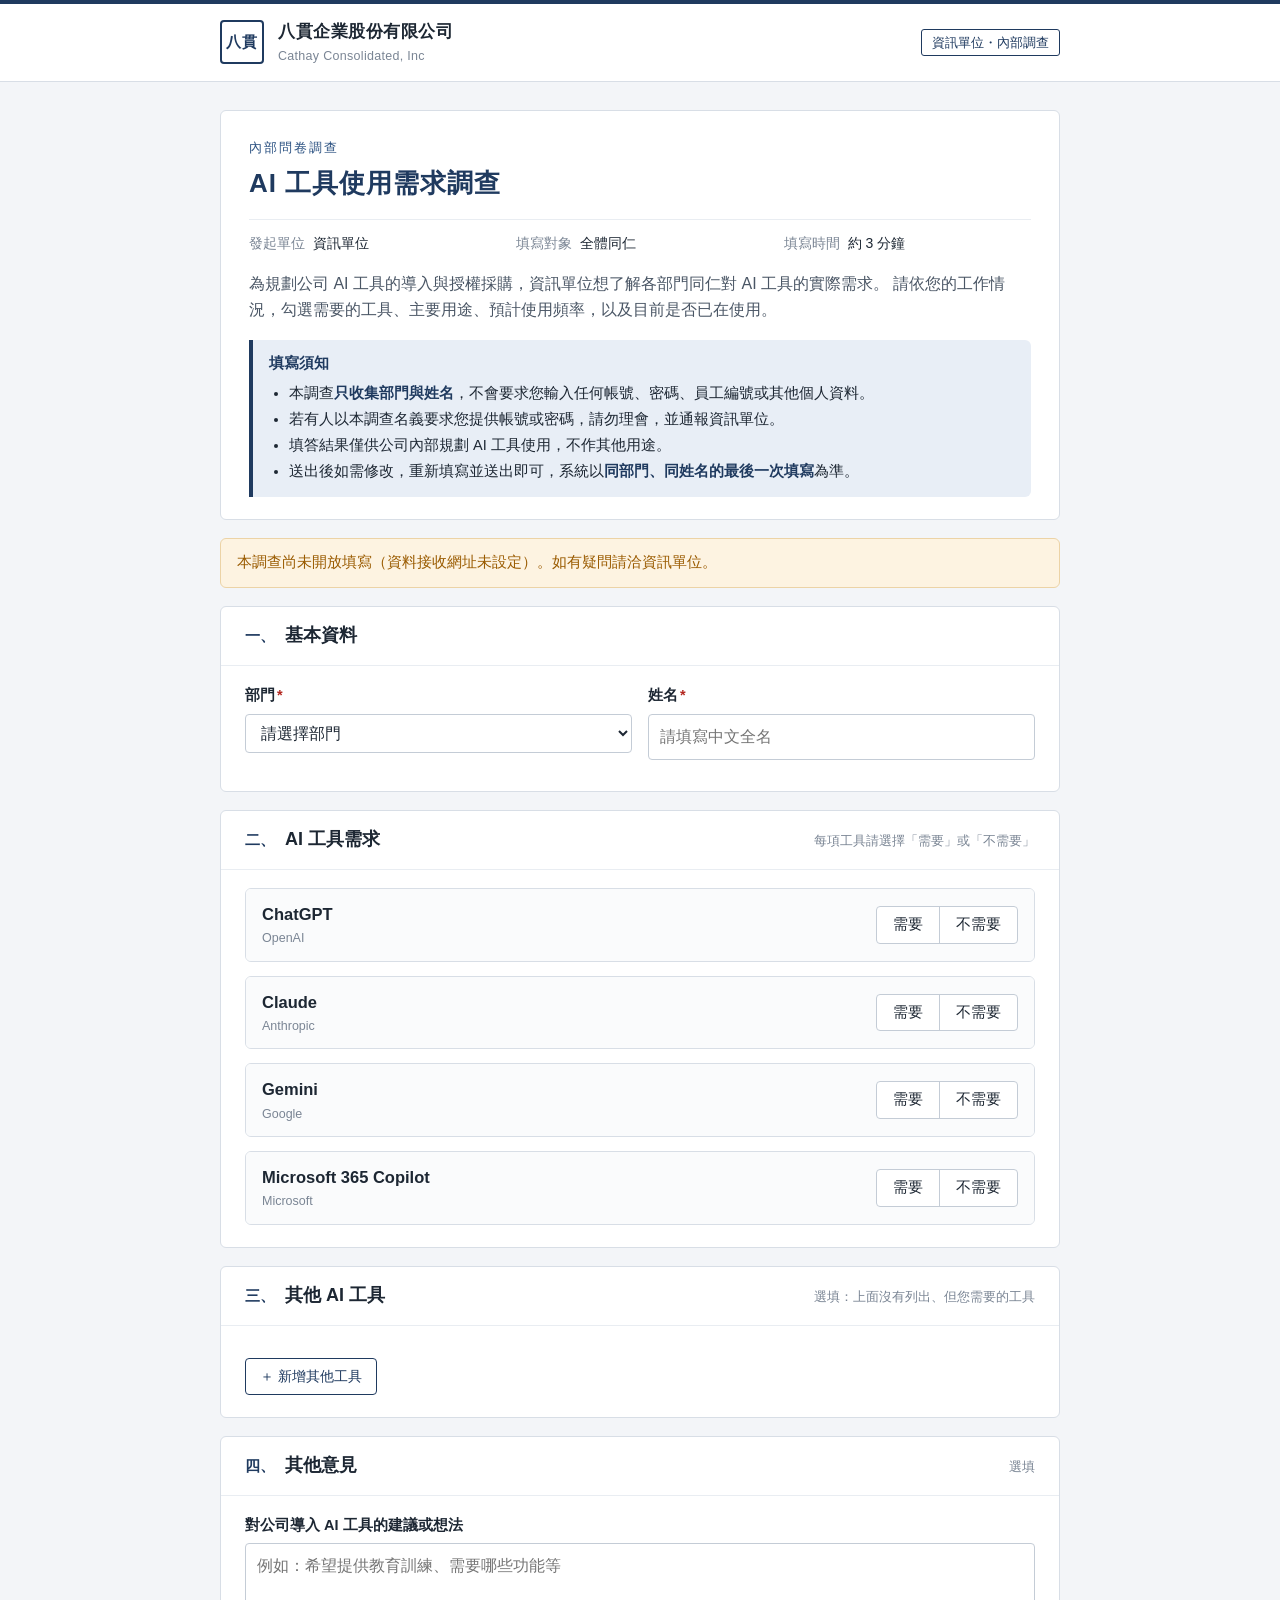
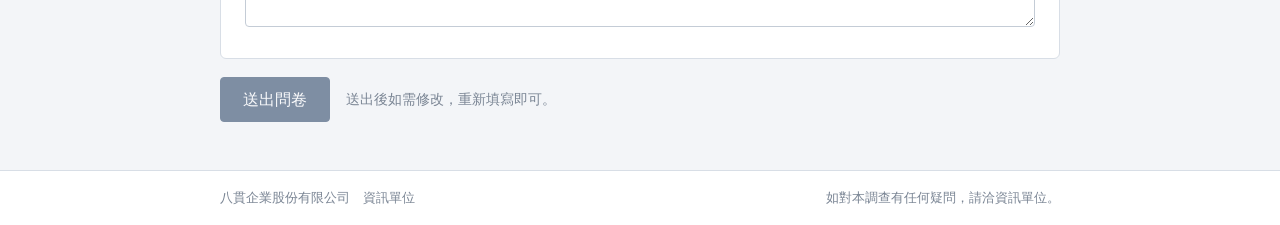
==== index.html @ db18d718 "新增 AI 工具使用需求調查網頁 - 填答頁：部門、姓名，ChatGPT／Claude／Gemini／Microsoft 365 Copilot 與其他工具的需求、用途、頻率、使用狀況（免費版／付費版" ====
<!doctype html>
<html lang="zh-Hant-TW">
<head>
  <meta charset="utf-8">
  <meta name="viewport" content="width=device-width, initial-scale=1">
  <meta http-equiv="Content-Security-Policy" content="default-src 'self'; script-src 'self'; style-src 'self'; img-src 'self' data:; connect-src https://script.google.com https://script.googleusercontent.com; form-action 'none'; base-uri 'none'; object-src 'none'">
  <meta name="referrer" content="no-referrer">
  <meta name="robots" content="noindex, nofollow">
  <title>AI 工具使用需求調查｜八貫企業股份有限公司 資訊單位</title>
  <link rel="stylesheet" href="assets/style.css?v=1">
</head>
<body>
  <div class="topbar"></div>
  <header class="site-header">
    <div class="inner">
      <div class="brand-mark" aria-hidden="true">八貫</div>
      <div class="brand-text">
        <div class="brand-zh" data-cfg="companyZh">八貫企業股份有限公司</div>
        <div class="brand-en" data-cfg="companyEn">Cathay Consolidated, Inc</div>
      </div>
      <div class="header-unit"><span data-cfg="issuer">資訊單位</span>・內部調查</div>
    </div>
  </header>

  <main>
    <section class="doc-head">
      <p class="doc-kicker">內部問卷調查</p>
      <h1>AI 工具使用需求調查</h1>
      <dl class="doc-meta">
        <div><dt>發起單位</dt><dd data-cfg="issuer">資訊單位</dd></div>
        <div><dt>填寫對象</dt><dd>全體同仁</dd></div>
        <div><dt>填寫時間</dt><dd>約 3 分鐘</dd></div>
        <div id="deadlineRow" hidden><dt>截止日期</dt><dd id="deadlineText"></dd></div>
      </dl>
      <p class="intro">
        為規劃公司 AI 工具的導入與授權採購，資訊單位想了解各部門同仁對 AI 工具的實際需求。
        請依您的工作情況，勾選需要的工具、主要用途、預計使用頻率，以及目前是否已在使用。
      </p>
      <div class="notice">
        <strong>填寫須知</strong>
        <ul>
          <li>本調查<strong>只收集部門與姓名</strong>，不會要求您輸入任何帳號、密碼、員工編號或其他個人資料。</li>
          <li>若有人以本調查名義要求您提供帳號或密碼，請勿理會，並通報資訊單位。</li>
          <li>填答結果僅供公司內部規劃 AI 工具使用，不作其他用途。</li>
          <li>送出後如需修改，重新填寫並送出即可，系統以<strong>同部門、同姓名的最後一次填寫</strong>為準。</li>
        </ul>
      </div>
    </section>

    <div id="configAlert" class="alert alert-warn" hidden>
      本調查尚未開放填寫（資料接收網址未設定）。如有疑問請洽資訊單位。
    </div>

    <form id="surveyForm" novalidate>
      <section class="section">
        <div class="section-head">
          <span class="section-no">一、</span>
          <h2>基本資料</h2>
        </div>
        <div class="section-body">
          <div class="field-row">
            <div class="field">
              <label class="label" for="dept">部門<span class="req">*</span></label>
              <select id="dept" name="dept" required>
                <option value="">請選擇部門</option>
              </select>
            </div>
            <div class="field">
              <label class="label" for="name">姓名<span class="req">*</span></label>
              <input type="text" id="name" name="name" maxlength="20" autocomplete="name" required placeholder="請填寫中文全名">
            </div>
          </div>
          <div class="hp" aria-hidden="true">
            <label for="website">請勿填寫此欄</label>
            <input type="text" id="website" name="website" tabindex="-1" autocomplete="off">
          </div>
        </div>
      </section>

      <section class="section">
        <div class="section-head">
          <span class="section-no">二、</span>
          <h2>AI 工具需求</h2>
          <p>每項工具請選擇「需要」或「不需要」</p>
        </div>
        <div class="section-body" id="toolList"></div>
      </section>

      <section class="section">
        <div class="section-head">
          <span class="section-no">三、</span>
          <h2>其他 AI 工具</h2>
          <p>選填：上面沒有列出、但您需要的工具</p>
        </div>
        <div class="section-body">
          <div id="otherList"></div>
          <div class="other-tools-actions">
            <button type="button" class="btn btn-ghost btn-sm" id="addOther">＋ 新增其他工具</button>
          </div>
        </div>
      </section>

      <section class="section">
        <div class="section-head">
          <span class="section-no">四、</span>
          <h2>其他意見</h2>
          <p>選填</p>
        </div>
        <div class="section-body">
          <div class="field">
            <label class="label" for="comment">對公司導入 AI 工具的建議或想法</label>
            <textarea id="comment" name="comment" maxlength="500" placeholder="例如：希望提供教育訓練、需要哪些功能等"></textarea>
          </div>
        </div>
      </section>

      <div id="formError" class="alert alert-err" hidden></div>

      <div class="submit-bar">
        <button type="submit" class="btn" id="submitBtn">送出問卷</button>
        <span class="note">送出後如需修改，重新填寫即可。</span>
      </div>
    </form>

    <section class="section" id="doneView" hidden>
      <div class="section-body done">
        <h2>已收到您的填答，謝謝！</h2>
        <p id="doneText"></p>
        <ul class="summary-list" id="doneSummary"></ul>
        <p><button type="button" class="btn btn-ghost btn-sm" id="againBtn">修改填答</button></p>
      </div>
    </section>
  </main>

  <footer class="site-footer">
    <div class="inner">
      <span><span data-cfg="companyZh">八貫企業股份有限公司</span>　<span data-cfg="issuer">資訊單位</span></span>
      <span data-cfg="contact">如對本調查有任何疑問，請洽資訊單位。</span>
    </div>
  </footer>

  <script src="assets/config.js?v=1"></script>
  <script src="assets/common.js?v=1"></script>
  <script src="assets/survey.js?v=1"></script>
</body>
</html>
---- assets/style.css ----
/* 八貫企業 內部調查頁面樣式：沉穩公文風格，不使用外部字型或 CDN */
:root {
  --ink: #1d2733;
  --ink-2: #4a5665;
  --ink-3: #7a8594;
  --navy: #1f3a5f;
  --navy-2: #2c5282;
  --navy-soft: #e8eef6;
  --line: #d8dee6;
  --line-2: #e9edf2;
  --paper: #f3f5f8;
  --card: #ffffff;
  --ok: #2f7a4f;
  --ok-soft: #e7f3ec;
  --warn: #9a5b00;
  --warn-soft: #fdf3e1;
  --err: #b3261e;
  --err-soft: #fbeaea;
  --radius: 6px;
  --font: "Microsoft JhengHei", "微軟正黑體", "PingFang TC", "Noto Sans TC", "Heiti TC", sans-serif;
}

* { box-sizing: border-box; }
[hidden] { display: none !important; }

html { -webkit-text-size-adjust: 100%; }

body {
  margin: 0;
  background: var(--paper);
  color: var(--ink);
  font-family: var(--font);
  font-size: 16px;
  line-height: 1.65;
}

/* ---------- 頁首 ---------- */
.topbar { height: 4px; background: var(--navy); }

.site-header {
  background: var(--card);
  border-bottom: 1px solid var(--line);
}
.site-header .inner {
  max-width: 880px;
  margin: 0 auto;
  padding: 14px 20px;
  display: flex;
  align-items: center;
  gap: 14px;
}
.brand-mark {
  width: 44px; height: 44px;
  flex: none;
  border: 2px solid var(--navy);
  border-radius: 4px;
  color: var(--navy);
  display: grid;
  place-items: center;
  font-weight: 700;
  font-size: 15px;
  letter-spacing: 1px;
  line-height: 1.1;
  text-align: center;
}
.brand-text { min-width: 0; }
.brand-zh { font-weight: 700; font-size: 17px; letter-spacing: .5px; }
.brand-en { font-size: 12.5px; color: var(--ink-3); letter-spacing: .3px; }
.header-unit {
  margin-left: auto;
  font-size: 13px;
  color: var(--navy);
  border: 1px solid var(--navy);
  border-radius: 3px;
  padding: 2px 10px;
  white-space: nowrap;
}

/* ---------- 主體 ---------- */
main {
  max-width: 880px;
  margin: 0 auto;
  padding: 28px 20px 48px;
}

.doc-head {
  background: var(--card);
  border: 1px solid var(--line);
  border-radius: var(--radius);
  padding: 26px 28px 22px;
  margin-bottom: 18px;
}
.doc-kicker {
  font-size: 13px;
  color: var(--navy-2);
  letter-spacing: 2px;
  margin: 0 0 4px;
}
.doc-head h1 {
  margin: 0 0 14px;
  font-size: 26px;
  letter-spacing: 1px;
  color: var(--navy);
}
.doc-meta {
  display: grid;
  grid-template-columns: repeat(auto-fit, minmax(170px, 1fr));
  gap: 6px 20px;
  margin: 0;
  padding: 12px 0 0;
  border-top: 1px solid var(--line-2);
  font-size: 14px;
}
.doc-meta div { display: flex; gap: 8px; }
.doc-meta dt { color: var(--ink-3); flex: none; }
.doc-meta dd { margin: 0; color: var(--ink); }

.intro { margin: 16px 0 0; color: var(--ink-2); }

.notice {
  margin-top: 16px;
  background: var(--navy-soft);
  border-left: 4px solid var(--navy);
  border-radius: 0 var(--radius) var(--radius) 0;
  padding: 12px 16px;
  font-size: 14.5px;
}
.notice strong { color: var(--navy); }
.notice ul { margin: 6px 0 0; padding-left: 20px; }
.notice li { margin: 2px 0; }

.alert {
  border-radius: var(--radius);
  padding: 12px 16px;
  margin-bottom: 18px;
  font-size: 14.5px;
  border: 1px solid;
}
.alert-warn { background: var(--warn-soft); border-color: #ecd3a6; color: var(--warn); }
.alert-err { background: var(--err-soft); border-color: #efc2bf; color: var(--err); }
.alert-ok { background: var(--ok-soft); border-color: #bfdcc9; color: var(--ok); }

/* ---------- 區塊 ---------- */
.section {
  background: var(--card);
  border: 1px solid var(--line);
  border-radius: var(--radius);
  margin-bottom: 18px;
}
.section-head {
  display: flex;
  align-items: baseline;
  gap: 10px;
  padding: 14px 24px;
  border-bottom: 1px solid var(--line-2);
}
.section-no {
  font-weight: 700;
  color: var(--navy);
  font-size: 15px;
}
.section-head h2 { margin: 0; font-size: 18px; }
.section-head p { margin: 0 0 0 auto; font-size: 13px; color: var(--ink-3); }
.section-body { padding: 18px 24px 22px; }

.field { margin-bottom: 16px; }
.field:last-child { margin-bottom: 0; }
.field-row { display: grid; grid-template-columns: 1fr 1fr; gap: 16px; }

label.label, .label {
  display: block;
  font-weight: 700;
  font-size: 14.5px;
  margin-bottom: 6px;
}
.req { color: var(--err); margin-left: 2px; }
.hint { font-weight: 400; color: var(--ink-3); font-size: 13px; margin-left: 6px; }

input[type="text"], input[type="password"], select, textarea {
  width: 100%;
  font: inherit;
  font-size: 15.5px;
  color: var(--ink);
  background: #fff;
  border: 1px solid #c4ccd6;
  border-radius: 4px;
  padding: 9px 11px;
}
textarea { min-height: 84px; resize: vertical; }
input:focus, select:focus, textarea:focus {
  outline: none;
  border-color: var(--navy-2);
  box-shadow: 0 0 0 3px rgba(44, 82, 130, .15);
}
.invalid { border-color: var(--err) !important; }
.field-error { color: var(--err); font-size: 13px; margin-top: 4px; }

/* ---------- 工具卡片 ---------- */
.tool {
  border: 1px solid var(--line);
  border-radius: var(--radius);
  margin-bottom: 14px;
  overflow: hidden;
}
.tool:last-child { margin-bottom: 0; }
.tool.is-needed { border-color: var(--navy-2); }
.tool-head {
  display: flex;
  align-items: center;
  gap: 12px;
  flex-wrap: wrap;
  padding: 12px 16px;
  background: #fafbfc;
}
.tool.is-needed .tool-head { background: var(--navy-soft); }
.tool-name { font-weight: 700; font-size: 16.5px; }
.tool-vendor { font-size: 12.5px; color: var(--ink-3); }
.tool-head .seg { margin-left: auto; }
.tool-head .grow { flex: 1; min-width: 200px; }
.tool-body { padding: 14px 16px 16px; border-top: 1px solid var(--line-2); }
.tool-body[hidden] { display: none; }

/* 分段選擇（需要／不需要） */
.seg { display: inline-flex; border: 1px solid #c4ccd6; border-radius: 4px; overflow: hidden; background: #fff; }
.seg input { position: absolute; opacity: 0; pointer-events: none; }
.seg label {
  padding: 6px 16px;
  font-size: 14.5px;
  cursor: pointer;
  user-select: none;
  border-left: 1px solid #c4ccd6;
}
.seg label:first-of-type { border-left: 0; }
.seg input:checked + label { background: var(--navy); color: #fff; }
.seg input:focus-visible + label { box-shadow: inset 0 0 0 2px #8fb0d6; }
.seg.invalid { border-color: var(--err); }

/* 選項群組 */
.options {
  display: grid;
  grid-template-columns: repeat(auto-fill, minmax(168px, 1fr));
  gap: 6px 12px;
}
.options.inline { grid-template-columns: repeat(auto-fill, minmax(120px, 1fr)); }
.opt {
  display: flex;
  align-items: flex-start;
  gap: 8px;
  font-size: 14.5px;
  padding: 6px 8px;
  border: 1px solid var(--line-2);
  border-radius: 4px;
  cursor: pointer;
}
.opt:hover { border-color: #b8c4d3; }
.opt input { margin: 4px 0 0; accent-color: var(--navy); flex: none; }
.opt-other-text { margin-top: 8px; }
.group-invalid .options { outline: 1px solid var(--err); outline-offset: 4px; border-radius: 4px; }

.other-tools-actions { margin-top: 14px; }
.tool-remove {
  margin-left: auto;
  background: none;
  border: 0;
  color: var(--err);
  font: inherit;
  font-size: 13.5px;
  cursor: pointer;
  padding: 4px 6px;
}

/* ---------- 按鈕 ---------- */
.btn {
  font: inherit;
  font-size: 15.5px;
  border-radius: 4px;
  padding: 9px 22px;
  cursor: pointer;
  border: 1px solid var(--navy);
  background: var(--navy);
  color: #fff;
}
.btn:hover { background: var(--navy-2); }
.btn:disabled { opacity: .55; cursor: not-allowed; }
.btn-ghost { background: #fff; color: var(--navy); }
.btn-ghost:hover { background: var(--navy-soft); }
.btn-sm { font-size: 14px; padding: 6px 14px; }

.submit-bar {
  display: flex;
  align-items: center;
  gap: 16px;
  flex-wrap: wrap;
}
.submit-bar .note { font-size: 13.5px; color: var(--ink-3); }

/* 成功畫面 */
.done { text-align: left; }
.done h2 { color: var(--ok); margin: 0 0 6px; font-size: 20px; }
.summary-list { margin: 12px 0 0; padding: 0; list-style: none; }
.summary-list li { padding: 8px 0; border-top: 1px solid var(--line-2); font-size: 14.5px; }
.summary-list li:first-child { border-top: 0; }

/* ---------- 頁尾 ---------- */
.site-footer {
  border-top: 1px solid var(--line);
  background: var(--card);
  font-size: 13px;
  color: var(--ink-3);
}
.site-footer .inner {
  max-width: 880px;
  margin: 0 auto;
  padding: 16px 20px;
  display: flex;
  flex-wrap: wrap;
  gap: 4px 18px;
  justify-content: space-between;
}

/* 防止機器人填寫的隱藏欄位 */
.hp { position: absolute; left: -9999px; width: 1px; height: 1px; overflow: hidden; }

/* ---------- 統計頁 ---------- */
.wide main, .wide .site-header .inner, .wide .site-footer .inner { max-width: 1120px; }

.login-box { max-width: 380px; }
.toolbar { display: flex; gap: 10px; flex-wrap: wrap; align-items: center; }
.toolbar .spacer { flex: 1; }
.toolbar .label { margin: 0; }
.toolbar select { width: auto; min-width: 160px; }
.updated { font-size: 13px; color: var(--ink-3); }

.kpis {
  display: grid;
  grid-template-columns: repeat(auto-fit, minmax(160px, 1fr));
  gap: 12px;
  margin-bottom: 18px;
}
.kpi {
  background: var(--card);
  border: 1px solid var(--line);
  border-radius: var(--radius);
  padding: 14px 16px;
}
.kpi-label { font-size: 13px; color: var(--ink-3); }
.kpi-value { font-size: 28px; font-weight: 700; color: var(--navy); line-height: 1.3; font-variant-numeric: tabular-nums; }
.kpi-sub { font-size: 12.5px; color: var(--ink-3); }

.table-wrap { overflow-x: auto; }
table.data {
  width: 100%;
  border-collapse: collapse;
  font-size: 14px;
  font-variant-numeric: tabular-nums;
}
table.data th, table.data td {
  padding: 8px 10px;
  border-bottom: 1px solid var(--line-2);
  text-align: left;
  vertical-align: top;
  white-space: nowrap;
}
table.data th { background: #f7f8fa; font-weight: 700; color: var(--ink-2); position: sticky; top: 0; }
table.data td.num, table.data th.num { text-align: right; }
table.data td.wrap { white-space: normal; min-width: 220px; }
table.data tr:hover td { background: #fafbfd; }
table.data td.zero { color: #b5bdc8; }

.bar-cell { min-width: 160px; }
.bar {
  display: flex;
  align-items: center;
  gap: 8px;
}
.bar-track { flex: 1; height: 10px; background: var(--line-2); border-radius: 2px; overflow: hidden; display: flex; }
.bar-fill { height: 100%; background: var(--navy-2); }
.bar-fill.paid { background: var(--navy); }
.bar-fill.free { background: #7fa3cc; }
.bar-fill.none { background: #c9d3df; }
.bar-num { width: 34px; text-align: right; font-size: 13px; }

.legend { display: flex; gap: 14px; flex-wrap: wrap; font-size: 13px; color: var(--ink-2); margin-bottom: 10px; }
.legend span::before {
  content: "";
  display: inline-block;
  width: 10px; height: 10px;
  margin-right: 5px;
  border-radius: 2px;
  vertical-align: -1px;
  background: var(--c);
}

.heat-0 { color: #b5bdc8; }
.heat-1 { background: #eef3f9; }
.heat-2 { background: #d8e4f1; }
.heat-3 { background: #b9cee6; }
.heat-4 { background: #8fb0d6; color: #10243d; }

.tag {
  display: inline-block;
  font-size: 12.5px;
  border-radius: 3px;
  padding: 0 6px;
  margin: 1px 4px 1px 0;
  border: 1px solid var(--line);
  background: #fafbfc;
}
.tag.paid { border-color: var(--navy); color: var(--navy); }
.tag.free { border-color: #7fa3cc; color: #2c5282; }

@media (max-width: 640px) {
  .field-row { grid-template-columns: 1fr; }
  .doc-head { padding: 20px 18px; }
  .doc-head h1 { font-size: 22px; }
  .section-head { padding: 12px 16px; flex-wrap: wrap; }
  .section-head p { margin: 0; width: 100%; }
  .section-body { padding: 16px; }
  .header-unit { display: none; }
  .tool-head .seg { margin-left: 0; }
}

@media print {
  .topbar, .toolbar, .site-footer { display: none; }
  body { background: #fff; }
}
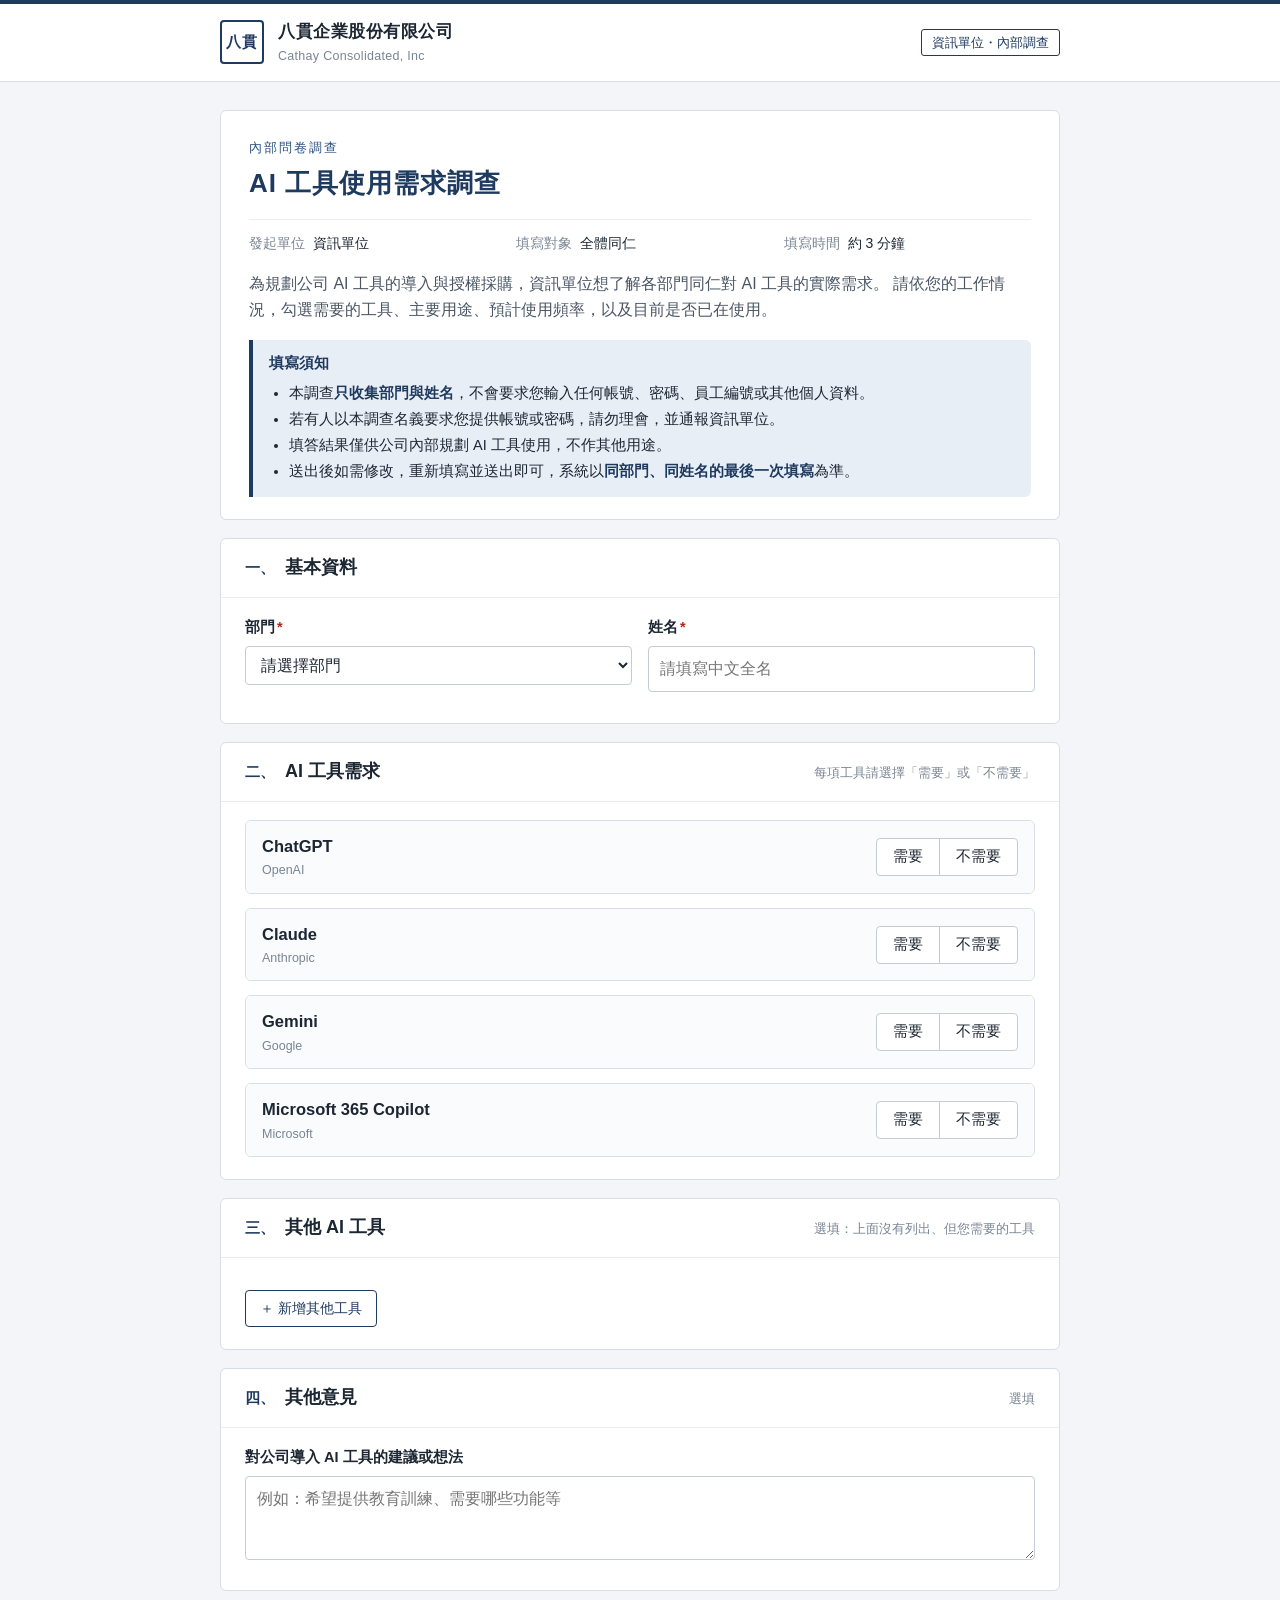
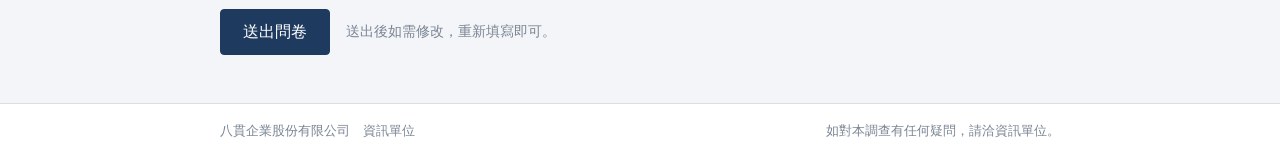
==== commit 7ae217f5: "設定 Apps Script 資料接收網址 Co-Authored-By: Claude Opus 5.5 <noreply@anthropic.com>" ====
--- a/index.html
+++ b/index.html
@@ -7,7 +7,7 @@
   <meta name="referrer" content="no-referrer">
   <meta name="robots" content="noindex, nofollow">
   <title>AI 工具使用需求調查｜八貫企業股份有限公司 資訊單位</title>
-  <link rel="stylesheet" href="assets/style.css?v=1">
+  <link rel="stylesheet" href="assets/style.css?v=3">
 </head>
 <body>
   <div class="topbar"></div>
@@ -139,8 +139,8 @@
     </div>
   </footer>
 
-  <script src="assets/config.js?v=1"></script>
-  <script src="assets/common.js?v=1"></script>
-  <script src="assets/survey.js?v=1"></script>
+  <script src="assets/config.js?v=3"></script>
+  <script src="assets/common.js?v=3"></script>
+  <script src="assets/survey.js?v=3"></script>
 </body>
 </html>
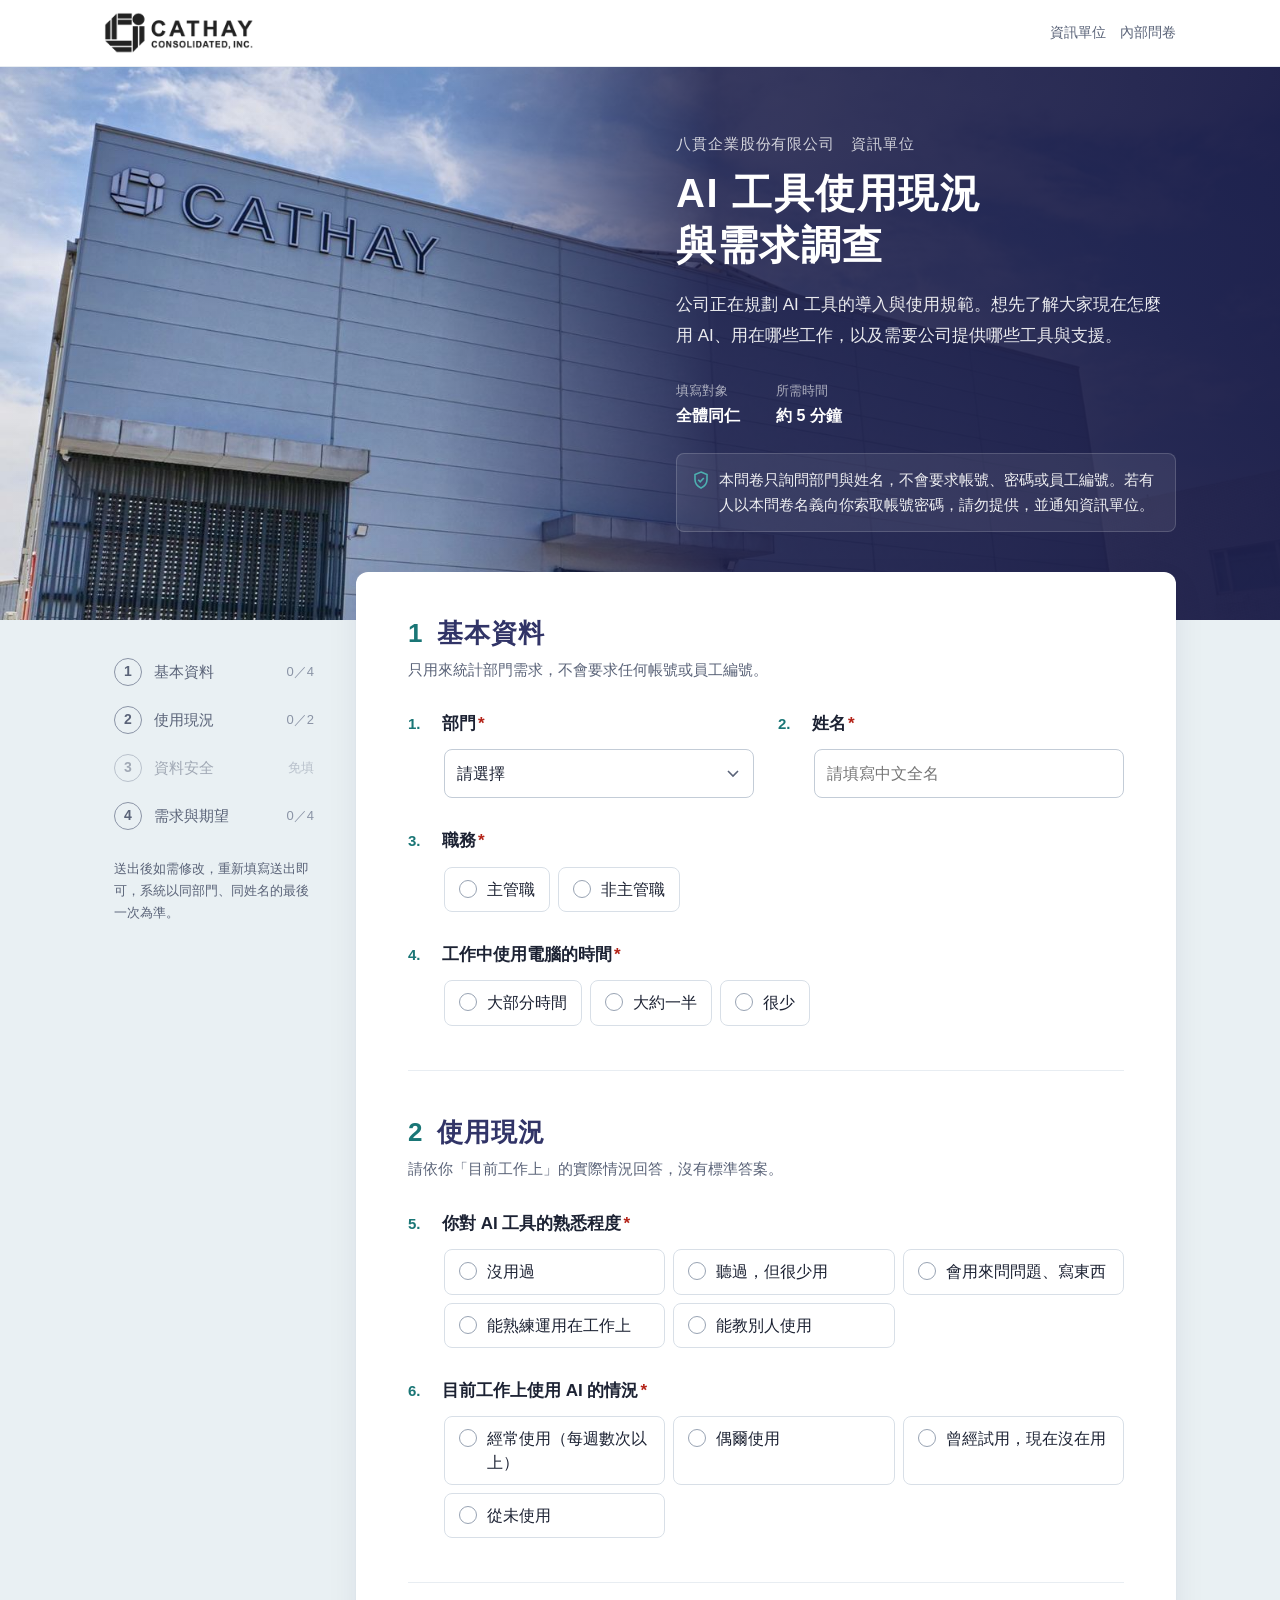
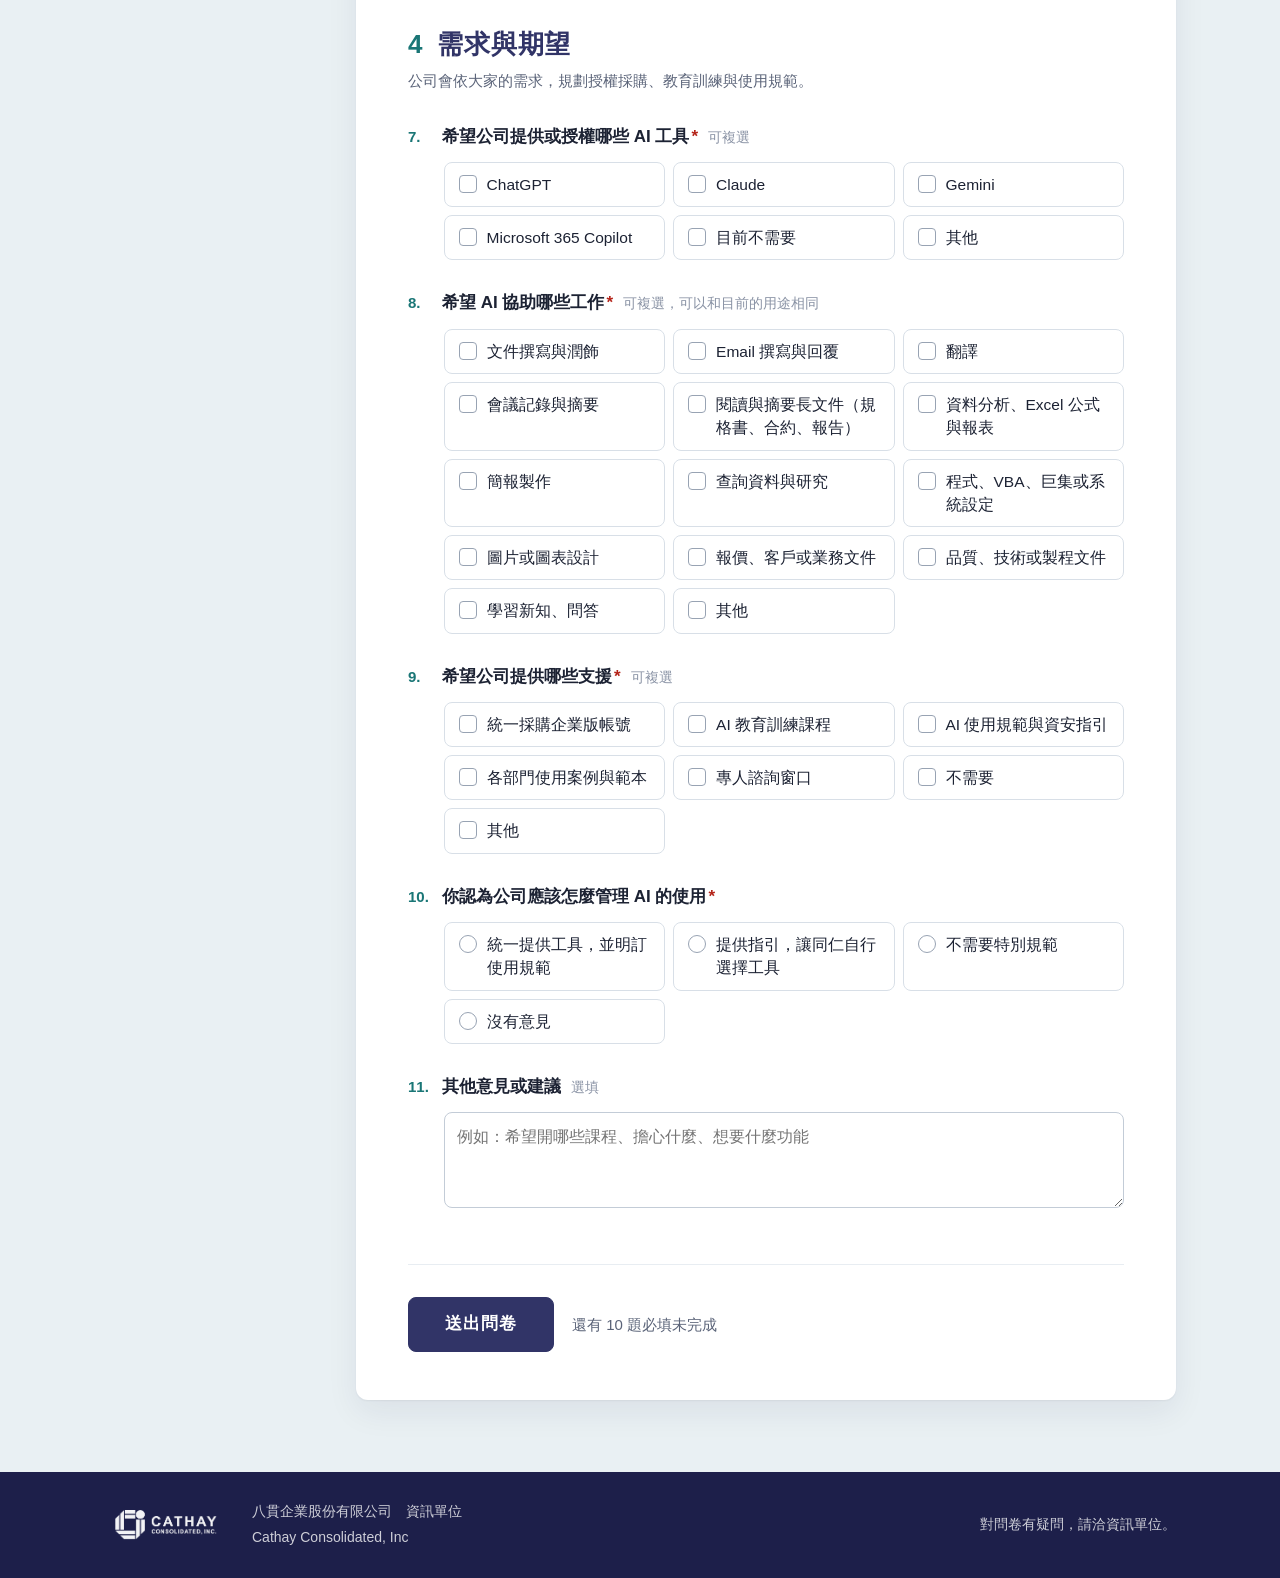
==== commit 3cb56bb6: "問卷第 2 版：重新設計題目與網頁外觀 - 題目擴充為四區段：基本資料、使用現況（工具、方案、付費者、登入帳號、頻率、用途、節省時間）、資料安全、需求與期望 - 依是否使用 AI 顯示不同題目，未使用" ====
--- a/index.html
+++ b/index.html
@@ -6,141 +6,92 @@
   <meta http-equiv="Content-Security-Policy" content="default-src 'self'; script-src 'self'; style-src 'self'; img-src 'self' data:; connect-src https://script.google.com https://script.googleusercontent.com; form-action 'none'; base-uri 'none'; object-src 'none'">
   <meta name="referrer" content="no-referrer">
   <meta name="robots" content="noindex, nofollow">
-  <title>AI 工具使用需求調查｜八貫企業股份有限公司 資訊單位</title>
-  <link rel="stylesheet" href="assets/style.css?v=3">
+  <meta name="theme-color" content="#1d1f4a">
+  <title>AI 工具使用現況與需求調查｜八貫企業股份有限公司</title>
+  <link rel="icon" href="assets/img/favicon.png">
+  <link rel="stylesheet" href="assets/style.css?v=4">
 </head>
 <body>
-  <div class="topbar"></div>
-  <header class="site-header">
+  <header class="topbar">
     <div class="inner">
-      <div class="brand-mark" aria-hidden="true">八貫</div>
-      <div class="brand-text">
-        <div class="brand-zh" data-cfg="companyZh">八貫企業股份有限公司</div>
-        <div class="brand-en" data-cfg="companyEn">Cathay Consolidated, Inc</div>
-      </div>
-      <div class="header-unit"><span data-cfg="issuer">資訊單位</span>・內部調查</div>
+      <img class="topbar-logo" src="assets/img/logo-dark.png" width="362" height="102" alt="Cathay Consolidated, Inc. 八貫企業">
+      <span class="topbar-unit"><span data-cfg="issuer">資訊單位</span>　內部問卷</span>
     </div>
   </header>
 
-  <main>
-    <section class="doc-head">
-      <p class="doc-kicker">內部問卷調查</p>
-      <h1>AI 工具使用需求調查</h1>
-      <dl class="doc-meta">
-        <div><dt>發起單位</dt><dd data-cfg="issuer">資訊單位</dd></div>
-        <div><dt>填寫對象</dt><dd>全體同仁</dd></div>
-        <div><dt>填寫時間</dt><dd>約 3 分鐘</dd></div>
-        <div id="deadlineRow" hidden><dt>截止日期</dt><dd id="deadlineText"></dd></div>
-      </dl>
-      <p class="intro">
-        為規劃公司 AI 工具的導入與授權採購，資訊單位想了解各部門同仁對 AI 工具的實際需求。
-        請依您的工作情況，勾選需要的工具、主要用途、預計使用頻率，以及目前是否已在使用。
-      </p>
-      <div class="notice">
-        <strong>填寫須知</strong>
-        <ul>
-          <li>本調查<strong>只收集部門與姓名</strong>，不會要求您輸入任何帳號、密碼、員工編號或其他個人資料。</li>
-          <li>若有人以本調查名義要求您提供帳號或密碼，請勿理會，並通報資訊單位。</li>
-          <li>填答結果僅供公司內部規劃 AI 工具使用，不作其他用途。</li>
-          <li>送出後如需修改，重新填寫並送出即可，系統以<strong>同部門、同姓名的最後一次填寫</strong>為準。</li>
-        </ul>
+  <section class="hero">
+    <div class="hero-media" role="img" aria-label="八貫企業廠房外觀"></div>
+    <div class="hero-inner">
+      <div class="hero-text">
+        <p class="hero-org"><span data-cfg="companyZh">八貫企業股份有限公司</span>　<span data-cfg="issuer">資訊單位</span></p>
+        <h1>AI 工具使用現況<br>與需求調查</h1>
+        <p class="hero-lead">公司正在規劃 AI 工具的導入與使用規範。想先了解大家現在怎麼用 AI、用在哪些工作，以及需要公司提供哪些工具與支援。</p>
+        <dl class="hero-facts">
+          <div><dt>填寫對象</dt><dd>全體同仁</dd></div>
+          <div><dt>所需時間</dt><dd>約 5 分鐘</dd></div>
+          <div id="deadlineRow" hidden><dt>截止日期</dt><dd id="deadlineText"></dd></div>
+        </dl>
+        <p class="hero-trust">
+          <svg width="16" height="18" viewBox="0 0 16 18" aria-hidden="true"><path d="M8 1l6 2.5v5c0 4-2.7 7-6 8.5C4.7 15.5 2 12.5 2 8.5v-5L8 1z" fill="none" stroke="currentColor" stroke-width="1.6"/><path d="M5.2 8.8l2 2 3.6-3.8" fill="none" stroke="currentColor" stroke-width="1.6"/></svg>
+          <span>本問卷只詢問部門與姓名，不會要求帳號、密碼或員工編號。若有人以本問卷名義向你索取帳號密碼，請勿提供，並通知資訊單位。</span>
+        </p>
       </div>
-    </section>
+    </div>
+  </section>
 
-    <div id="configAlert" class="alert alert-warn" hidden>
-      本調查尚未開放填寫（資料接收網址未設定）。如有疑問請洽資訊單位。
-    </div>
+  <div class="mobile-progress" id="mobileProgress" aria-hidden="true">
+    <span id="mpText">已完成 0 題</span>
+    <div class="mp-track"><div class="mp-fill" id="mpFill"></div></div>
+  </div>
 
-    <form id="surveyForm" novalidate>
-      <section class="section">
-        <div class="section-head">
-          <span class="section-no">一、</span>
-          <h2>基本資料</h2>
+  <div class="layout">
+    <nav class="rail" aria-label="問卷進度">
+      <ol class="steps" id="steps"></ol>
+      <p class="rail-note">送出後如需修改，重新填寫送出即可，系統以同部門、同姓名的最後一次為準。</p>
+    </nav>
+
+    <main class="sheet">
+      <div class="notice-box" id="configAlert" hidden>本問卷目前尚未開放填寫。如有疑問請洽資訊單位。</div>
+
+      <form id="surveyForm" novalidate>
+        <div id="sections"></div>
+        <div class="hp" aria-hidden="true">
+          <label for="website">請勿填寫此欄</label>
+          <input type="text" id="website" name="website" tabindex="-1" autocomplete="off">
         </div>
-        <div class="section-body">
-          <div class="field-row">
-            <div class="field">
-              <label class="label" for="dept">部門<span class="req">*</span></label>
-              <select id="dept" name="dept" required>
-                <option value="">請選擇部門</option>
-              </select>
-            </div>
-            <div class="field">
-              <label class="label" for="name">姓名<span class="req">*</span></label>
-              <input type="text" id="name" name="name" maxlength="20" autocomplete="name" required placeholder="請填寫中文全名">
-            </div>
-          </div>
-          <div class="hp" aria-hidden="true">
-            <label for="website">請勿填寫此欄</label>
-            <input type="text" id="website" name="website" tabindex="-1" autocomplete="off">
-          </div>
+        <div class="submit-area">
+          <button type="submit" class="btn" id="submitBtn">送出問卷</button>
+          <span class="submit-status" id="submitStatus" aria-live="polite"></span>
         </div>
+        <div class="error-box" id="errorBox" role="alert" hidden></div>
+      </form>
+
+      <section class="done" id="doneView" hidden tabindex="-1">
+        <div class="done-check" aria-hidden="true">
+          <svg width="24" height="18" viewBox="0 0 24 18"><path d="M2 9l7 7L22 2" fill="none" stroke="#fff" stroke-width="3"/></svg>
+        </div>
+        <h2>已收到你的填答，謝謝！</h2>
+        <p id="doneText"></p>
+        <dl class="summary" id="doneSummary"></dl>
+        <button type="button" class="btn btn-ghost btn-sm" id="againBtn">修改填答</button>
       </section>
-
-      <section class="section">
-        <div class="section-head">
-          <span class="section-no">二、</span>
-          <h2>AI 工具需求</h2>
-          <p>每項工具請選擇「需要」或「不需要」</p>
-        </div>
-        <div class="section-body" id="toolList"></div>
-      </section>
-
-      <section class="section">
-        <div class="section-head">
-          <span class="section-no">三、</span>
-          <h2>其他 AI 工具</h2>
-          <p>選填：上面沒有列出、但您需要的工具</p>
-        </div>
-        <div class="section-body">
-          <div id="otherList"></div>
-          <div class="other-tools-actions">
-            <button type="button" class="btn btn-ghost btn-sm" id="addOther">＋ 新增其他工具</button>
-          </div>
-        </div>
-      </section>
-
-      <section class="section">
-        <div class="section-head">
-          <span class="section-no">四、</span>
-          <h2>其他意見</h2>
-          <p>選填</p>
-        </div>
-        <div class="section-body">
-          <div class="field">
-            <label class="label" for="comment">對公司導入 AI 工具的建議或想法</label>
-            <textarea id="comment" name="comment" maxlength="500" placeholder="例如：希望提供教育訓練、需要哪些功能等"></textarea>
-          </div>
-        </div>
-      </section>
-
-      <div id="formError" class="alert alert-err" hidden></div>
-
-      <div class="submit-bar">
-        <button type="submit" class="btn" id="submitBtn">送出問卷</button>
-        <span class="note">送出後如需修改，重新填寫即可。</span>
-      </div>
-    </form>
-
-    <section class="section" id="doneView" hidden>
-      <div class="section-body done">
-        <h2>已收到您的填答，謝謝！</h2>
-        <p id="doneText"></p>
-        <ul class="summary-list" id="doneSummary"></ul>
-        <p><button type="button" class="btn btn-ghost btn-sm" id="againBtn">修改填答</button></p>
-      </div>
-    </section>
-  </main>
+    </main>
+  </div>
 
   <footer class="site-footer">
     <div class="inner">
-      <span><span data-cfg="companyZh">八貫企業股份有限公司</span>　<span data-cfg="issuer">資訊單位</span></span>
-      <span data-cfg="contact">如對本調查有任何疑問，請洽資訊單位。</span>
+      <img class="footer-logo" src="assets/img/logo-white.png" width="550" height="194" alt="Cathay Consolidated, Inc.">
+      <div class="footer-text">
+        <span><span data-cfg="companyZh">八貫企業股份有限公司</span>　<span data-cfg="issuer">資訊單位</span></span>
+        <span data-cfg="companyEn">Cathay Consolidated, Inc</span>
+      </div>
+      <span class="footer-contact" data-cfg="contact">對問卷有疑問，請洽資訊單位。</span>
     </div>
   </footer>
 
-  <script src="assets/config.js?v=3"></script>
-  <script src="assets/common.js?v=3"></script>
-  <script src="assets/survey.js?v=3"></script>
+  <script src="assets/config.js?v=4"></script>
+  <script src="assets/schema.js?v=4"></script>
+  <script src="assets/common.js?v=4"></script>
+  <script src="assets/survey.js?v=4"></script>
 </body>
 </html>
--- a/assets/style.css
+++ b/assets/style.css
@@ -1,426 +1,515 @@
-/* 八貫企業 內部調查頁面樣式：沉穩公文風格，不使用外部字型或 CDN */
+/* 八貫企業 AI 工具調查：沿用公司官網品牌色（深靛藍 #313467、青綠 #4db0b0）與微軟正黑體 */
 :root {
-  --ink: #1d2733;
-  --ink-2: #4a5665;
-  --ink-3: #7a8594;
-  --navy: #1f3a5f;
-  --navy-2: #2c5282;
-  --navy-soft: #e8eef6;
-  --line: #d8dee6;
-  --line-2: #e9edf2;
-  --paper: #f3f5f8;
-  --card: #ffffff;
-  --ok: #2f7a4f;
-  --ok-soft: #e7f3ec;
-  --warn: #9a5b00;
-  --warn-soft: #fdf3e1;
-  --err: #b3261e;
-  --err-soft: #fbeaea;
-  --radius: 6px;
+  --indigo: #313467;
+  --indigo-deep: #1d1f4a;
+  --indigo-tint: #eef0f8;
+  --teal: #4db0b0;
+  --teal-ink: #1a7676;
+  --teal-tint: #e4f3f3;
+  --mist: #e9f0f3;
+  --paper: #ffffff;
+  --ink: #1c2233;
+  --slate: #5a6378;
+  --slate-2: #8a93a5;
+  --line: #d8dfe7;
+  --line-2: #e8edf2;
+  --err: #b42318;
+  --err-tint: #fdecea;
+  --ok: #217a4b;
   --font: "Microsoft JhengHei", "微軟正黑體", "PingFang TC", "Noto Sans TC", "Heiti TC", sans-serif;
-}
-
-* { box-sizing: border-box; }
+  --wrap: 1120px;
+}
+
+*, *::before, *::after { box-sizing: border-box; }
 [hidden] { display: none !important; }
-
-html { -webkit-text-size-adjust: 100%; }
-
+html { -webkit-text-size-adjust: 100%; scroll-behavior: smooth; }
 body {
   margin: 0;
-  background: var(--paper);
+  background: var(--mist);
   color: var(--ink);
   font-family: var(--font);
   font-size: 16px;
-  line-height: 1.65;
-}
-
-/* ---------- 頁首 ---------- */
-.topbar { height: 4px; background: var(--navy); }
-
-.site-header {
-  background: var(--card);
-  border-bottom: 1px solid var(--line);
-}
-.site-header .inner {
-  max-width: 880px;
+  line-height: 1.7;
+}
+img { max-width: 100%; display: block; }
+a { color: var(--teal-ink); }
+:focus-visible { outline: 3px solid var(--teal); outline-offset: 2px; }
+
+/* ---------- 頁首列 ---------- */
+.topbar { background: var(--paper); border-bottom: 1px solid var(--line-2); }
+.topbar .inner {
+  max-width: var(--wrap);
   margin: 0 auto;
-  padding: 14px 20px;
+  padding: 12px 24px;
   display: flex;
   align-items: center;
+  gap: 16px;
+}
+.topbar-logo { width: 150px; height: auto; }
+.topbar-unit { margin-left: auto; font-size: 14px; color: var(--slate); }
+
+/* ---------- 主視覺：公司大樓實景 ---------- */
+.hero { position: relative; background: var(--indigo-deep); color: #fff; overflow: hidden; }
+.hero-media {
+  position: absolute;
+  inset: 0;
+  background: url("img/hero-building.jpg") left 12% / cover no-repeat;
+}
+.hero-media::after {
+  content: "";
+  position: absolute;
+  inset: 0;
+  background: linear-gradient(90deg, rgba(29, 31, 74, 0) 0%, rgba(29, 31, 74, .1) 34%, rgba(29, 31, 74, .86) 56%, rgba(29, 31, 74, .97) 100%);
+}
+.hero-inner {
+  position: relative;
+  max-width: var(--wrap);
+  margin: 0 auto;
+  padding: 64px 24px 88px;
+  display: grid;
+  grid-template-columns: 1fr minmax(0, 500px);
+}
+.hero-text { grid-column: 2; }
+.hero-org { margin: 0 0 10px; font-size: 15px; color: rgba(255, 255, 255, .78); letter-spacing: .06em; }
+.hero h1 {
+  margin: 0 0 18px;
+  font-size: 40px;
+  line-height: 1.3;
+  font-weight: 700;
+  letter-spacing: .04em;
+}
+.hero-lead { margin: 0 0 28px; font-size: 17px; line-height: 1.85; color: rgba(255, 255, 255, .9); }
+.hero-facts {
+  display: grid;
+  grid-template-columns: repeat(3, auto);
+  justify-content: start;
+  gap: 4px 36px;
+  margin: 0 0 24px;
+}
+.hero-facts dt { font-size: 13px; color: rgba(255, 255, 255, .62); }
+.hero-facts dd { margin: 0; font-size: 16px; font-weight: 700; }
+.hero-trust {
+  display: flex;
+  gap: 10px;
+  align-items: flex-start;
+  margin: 0;
+  padding: 14px 16px;
+  border-radius: 8px;
+  background: rgba(255, 255, 255, .08);
+  border: 1px solid rgba(255, 255, 255, .16);
+  font-size: 14.5px;
+  line-height: 1.7;
+  color: rgba(255, 255, 255, .92);
+}
+.hero-trust svg { flex: none; margin-top: 3px; color: var(--teal); }
+
+/* ---------- 版面：進度欄＋問卷 ---------- */
+.layout {
+  position: relative;
+  max-width: var(--wrap);
+  margin: -48px auto 0;
+  padding: 0 24px 72px;
+  display: grid;
+  grid-template-columns: 220px minmax(0, 1fr);
+  gap: 32px;
+  align-items: start;
+}
+.rail { position: sticky; top: 24px; margin-top: 76px; }
+.steps { list-style: none; margin: 0; padding: 0; }
+.steps a {
+  display: grid;
+  grid-template-columns: 30px 1fr auto;
+  align-items: center;
+  gap: 10px;
+  padding: 10px 10px;
+  border-radius: 8px;
+  color: var(--slate);
+  text-decoration: none;
+  font-size: 15px;
+}
+.steps a:hover { background: rgba(255, 255, 255, .6); }
+.step-no {
+  width: 28px; height: 28px;
+  border-radius: 50%;
+  border: 1.5px solid var(--slate-2);
+  display: grid;
+  place-items: center;
+  font-size: 14px;
+  font-weight: 700;
+  font-variant-numeric: tabular-nums;
+}
+.step-count { font-size: 13px; color: var(--slate-2); font-variant-numeric: tabular-nums; }
+.steps .is-current a { background: var(--paper); color: var(--indigo); font-weight: 700; }
+.steps .is-current .step-no { border-color: var(--indigo); color: var(--indigo); }
+.steps .is-done .step-no { background: var(--teal); border-color: var(--teal); color: #fff; }
+.steps .is-skip a { opacity: .5; }
+.rail-note { margin: 18px 10px 0; font-size: 13px; line-height: 1.7; color: var(--slate); }
+
+.mobile-progress { display: none; }
+
+.sheet {
+  background: var(--paper);
+  border-radius: 12px;
+  box-shadow: 0 1px 2px rgba(29, 31, 74, .06), 0 12px 32px rgba(29, 31, 74, .07);
+  padding: 44px 52px 48px;
+}
+
+/* ---------- 問卷區段 ---------- */
+.sec { scroll-margin-top: 24px; }
+.sec + .sec { margin-top: 44px; padding-top: 44px; border-top: 1px solid var(--line-2); }
+.sec h2 {
+  display: flex;
+  align-items: baseline;
   gap: 14px;
-}
-.brand-mark {
-  width: 44px; height: 44px;
-  flex: none;
-  border: 2px solid var(--navy);
-  border-radius: 4px;
-  color: var(--navy);
-  display: grid;
-  place-items: center;
-  font-weight: 700;
-  font-size: 15px;
-  letter-spacing: 1px;
-  line-height: 1.1;
-  text-align: center;
-}
-.brand-text { min-width: 0; }
-.brand-zh { font-weight: 700; font-size: 17px; letter-spacing: .5px; }
-.brand-en { font-size: 12.5px; color: var(--ink-3); letter-spacing: .3px; }
-.header-unit {
-  margin-left: auto;
-  font-size: 13px;
-  color: var(--navy);
-  border: 1px solid var(--navy);
-  border-radius: 3px;
-  padding: 2px 10px;
-  white-space: nowrap;
-}
-
-/* ---------- 主體 ---------- */
-main {
-  max-width: 880px;
-  margin: 0 auto;
-  padding: 28px 20px 48px;
-}
-
-.doc-head {
-  background: var(--card);
-  border: 1px solid var(--line);
-  border-radius: var(--radius);
-  padding: 26px 28px 22px;
-  margin-bottom: 18px;
-}
-.doc-kicker {
-  font-size: 13px;
-  color: var(--navy-2);
-  letter-spacing: 2px;
-  margin: 0 0 4px;
-}
-.doc-head h1 {
-  margin: 0 0 14px;
+  margin: 0 0 6px;
   font-size: 26px;
-  letter-spacing: 1px;
-  color: var(--navy);
-}
-.doc-meta {
-  display: grid;
-  grid-template-columns: repeat(auto-fit, minmax(170px, 1fr));
-  gap: 6px 20px;
-  margin: 0;
-  padding: 12px 0 0;
-  border-top: 1px solid var(--line-2);
-  font-size: 14px;
-}
-.doc-meta div { display: flex; gap: 8px; }
-.doc-meta dt { color: var(--ink-3); flex: none; }
-.doc-meta dd { margin: 0; color: var(--ink); }
-
-.intro { margin: 16px 0 0; color: var(--ink-2); }
-
-.notice {
-  margin-top: 16px;
-  background: var(--navy-soft);
-  border-left: 4px solid var(--navy);
-  border-radius: 0 var(--radius) var(--radius) 0;
-  padding: 12px 16px;
-  font-size: 14.5px;
-}
-.notice strong { color: var(--navy); }
-.notice ul { margin: 6px 0 0; padding-left: 20px; }
-.notice li { margin: 2px 0; }
-
-.alert {
-  border-radius: var(--radius);
-  padding: 12px 16px;
-  margin-bottom: 18px;
-  font-size: 14.5px;
-  border: 1px solid;
-}
-.alert-warn { background: var(--warn-soft); border-color: #ecd3a6; color: var(--warn); }
-.alert-err { background: var(--err-soft); border-color: #efc2bf; color: var(--err); }
-.alert-ok { background: var(--ok-soft); border-color: #bfdcc9; color: var(--ok); }
-
-/* ---------- 區塊 ---------- */
-.section {
-  background: var(--card);
-  border: 1px solid var(--line);
-  border-radius: var(--radius);
-  margin-bottom: 18px;
-}
-.section-head {
-  display: flex;
-  align-items: baseline;
-  gap: 10px;
-  padding: 14px 24px;
-  border-bottom: 1px solid var(--line-2);
-}
-.section-no {
-  font-weight: 700;
-  color: var(--navy);
-  font-size: 15px;
-}
-.section-head h2 { margin: 0; font-size: 18px; }
-.section-head p { margin: 0 0 0 auto; font-size: 13px; color: var(--ink-3); }
-.section-body { padding: 18px 24px 22px; }
-
-.field { margin-bottom: 16px; }
-.field:last-child { margin-bottom: 0; }
-.field-row { display: grid; grid-template-columns: 1fr 1fr; gap: 16px; }
-
-label.label, .label {
-  display: block;
-  font-weight: 700;
-  font-size: 14.5px;
-  margin-bottom: 6px;
-}
-.req { color: var(--err); margin-left: 2px; }
-.hint { font-weight: 400; color: var(--ink-3); font-size: 13px; margin-left: 6px; }
+  line-height: 1.35;
+  color: var(--indigo);
+  letter-spacing: .03em;
+}
+.sec-no { color: var(--teal-ink); font-variant-numeric: tabular-nums; }
+.sec-desc { margin: 0 0 28px; color: var(--slate); font-size: 15px; }
+
+.q { margin-top: 30px; }
+.q.is-new { animation: reveal .22s ease-out; }
+@keyframes reveal { from { opacity: 0; transform: translateY(-4px); } to { opacity: 1; transform: none; } }
+.q-head { display: flex; flex-wrap: wrap; align-items: baseline; gap: 4px 10px; margin-bottom: 12px; }
+.q-no { font-size: 15px; font-weight: 700; color: var(--teal-ink); font-variant-numeric: tabular-nums; min-width: 1.6em; }
+.q-label { font-size: 17px; font-weight: 700; line-height: 1.55; }
+.q-req { color: var(--err); margin-left: 2px; }
+.q-hint { font-size: 13.5px; color: var(--slate-2); }
+.q-body { padding-left: calc(1.6em + 10px); }
+.q-error { margin: 8px 0 0 calc(1.6em + 10px); color: var(--err); font-size: 14px; }
+
+.field-row { display: grid; grid-template-columns: 1fr 1fr; gap: 0 24px; }
+.field-row .q { margin-top: 0; }
 
 input[type="text"], input[type="password"], select, textarea {
   width: 100%;
   font: inherit;
-  font-size: 15.5px;
+  font-size: 16px;
   color: var(--ink);
   background: #fff;
-  border: 1px solid #c4ccd6;
+  border: 1px solid #c3ccd7;
+  border-radius: 8px;
+  padding: 10px 12px;
+}
+select { appearance: none; background: #fff url("data:image/svg+xml,%3Csvg xmlns='http://www.w3.org/2000/svg' width='12' height='8'%3E%3Cpath d='M1 1l5 5 5-5' fill='none' stroke='%235a6378' stroke-width='1.6'/%3E%3C/svg%3E") right 14px center no-repeat; padding-right: 36px; }
+textarea { min-height: 96px; resize: vertical; line-height: 1.7; }
+input:focus, select:focus, textarea:focus { outline: none; border-color: var(--indigo); box-shadow: 0 0 0 3px rgba(49, 52, 103, .14); }
+.has-error input[type="text"], .has-error select, .has-error textarea, input.invalid { border-color: var(--err); }
+
+/* 選項 */
+.choices { display: grid; grid-template-columns: repeat(auto-fill, minmax(210px, 1fr)); gap: 8px; }
+.choices.compact { display: flex; flex-wrap: wrap; }
+.choice {
+  position: relative;
+  display: flex;
+  align-items: flex-start;
+  gap: 10px;
+  padding: 10px 14px;
+  border: 1px solid var(--line);
+  border-radius: 8px;
+  background: #fff;
+  cursor: pointer;
+  font-size: 15.5px;
+  line-height: 1.5;
+  transition: border-color .12s, background-color .12s;
+}
+.choice:hover { border-color: #aab5c4; }
+.choice input { position: absolute; opacity: 0; width: 1px; height: 1px; }
+.mark {
+  flex: none;
+  width: 18px; height: 18px;
+  margin-top: 2px;
+  border: 1.5px solid #98a3b3;
   border-radius: 4px;
-  padding: 9px 11px;
-}
-textarea { min-height: 84px; resize: vertical; }
-input:focus, select:focus, textarea:focus {
-  outline: none;
-  border-color: var(--navy-2);
-  box-shadow: 0 0 0 3px rgba(44, 82, 130, .15);
-}
-.invalid { border-color: var(--err) !important; }
-.field-error { color: var(--err); font-size: 13px; margin-top: 4px; }
-
-/* ---------- 工具卡片 ---------- */
-.tool {
+  background: #fff;
+  display: grid;
+  place-items: center;
+}
+.choice.is-radio .mark { border-radius: 50%; }
+.choice.on { border-color: var(--indigo); background: var(--indigo-tint); }
+.choice.on .mark { border-color: var(--indigo); background: var(--indigo); }
+.choice.on .mark::after { content: ""; width: 9px; height: 5px; border: 2px solid #fff; border-top: 0; border-right: 0; transform: translateY(-1px) rotate(-45deg); }
+.choice.is-radio.on .mark { background: #fff; }
+.choice.is-radio.on .mark::after { width: 8px; height: 8px; border: 0; border-radius: 50%; background: var(--indigo); transform: none; }
+.choice input:focus-visible ~ .mark { outline: 3px solid var(--teal); outline-offset: 2px; }
+.other-input { margin-top: 10px; max-width: 420px; }
+.has-error .choices .choice { border-color: #e6b4ae; }
+
+/* 工具選擇 */
+.tool-grid { display: grid; grid-template-columns: repeat(4, 1fr); gap: 10px; }
+.tool-tile {
+  position: relative;
+  display: flex;
+  flex-direction: column;
+  gap: 2px;
+  min-height: 92px;
+  padding: 14px 16px;
   border: 1px solid var(--line);
-  border-radius: var(--radius);
-  margin-bottom: 14px;
-  overflow: hidden;
-}
-.tool:last-child { margin-bottom: 0; }
-.tool.is-needed { border-color: var(--navy-2); }
-.tool-head {
+  border-radius: 10px;
+  background: #fff;
+  cursor: pointer;
+  transition: border-color .12s, box-shadow .12s;
+}
+.tool-tile:hover { border-color: #aab5c4; }
+.tool-tile input { position: absolute; opacity: 0; width: 1px; height: 1px; }
+.tool-tile input:focus-visible ~ .tt-name { outline: 3px solid var(--teal); outline-offset: 3px; border-radius: 2px; }
+.tt-name { font-size: 16.5px; font-weight: 700; line-height: 1.35; padding-right: 22px; }
+.tt-vendor { font-size: 12.5px; color: var(--slate); line-height: 1.45; }
+.tool-tile.on { border-color: var(--indigo); box-shadow: inset 0 0 0 1px var(--indigo); background: var(--indigo-tint); }
+.tool-tile.on::after {
+  content: "";
+  position: absolute;
+  top: 12px; right: 12px;
+  width: 18px; height: 18px;
+  border-radius: 50%;
+  background: var(--teal) url("data:image/svg+xml,%3Csvg xmlns='http://www.w3.org/2000/svg' width='10' height='8'%3E%3Cpath d='M1 4l3 3 5-6' fill='none' stroke='%23fff' stroke-width='1.8'/%3E%3C/svg%3E") center no-repeat;
+}
+.add-other {
+  margin-top: 10px;
+  font: inherit;
+  font-size: 15px;
+  color: var(--teal-ink);
+  background: none;
+  border: 1px dashed #9fb3c2;
+  border-radius: 8px;
+  padding: 8px 16px;
+  cursor: pointer;
+}
+.add-other:hover { background: var(--teal-tint); }
+.add-other:disabled { opacity: .5; cursor: not-allowed; }
+
+.tool-panels { margin-top: 14px; display: grid; gap: 12px; }
+.tool-panel { border: 1px solid var(--line); border-radius: 10px; overflow: hidden; }
+.tool-panel.is-new { animation: reveal .22s ease-out; }
+.tp-head {
   display: flex;
   align-items: center;
   gap: 12px;
+  padding: 10px 16px;
+  background: var(--mist);
+  border-bottom: 1px solid var(--line-2);
+}
+.tp-name { font-weight: 700; font-size: 16px; color: var(--indigo); }
+.tp-head input { max-width: 320px; padding: 7px 10px; }
+.tp-remove { margin-left: auto; font: inherit; font-size: 14px; color: var(--err); background: none; border: 0; cursor: pointer; padding: 4px 6px; }
+.tp-body { padding: 14px 16px 16px; display: grid; gap: 14px; }
+.tp-field-label { font-size: 14.5px; font-weight: 700; margin-bottom: 8px; color: var(--ink); }
+.tp-field.has-error .tp-field-label { color: var(--err); }
+.tp-field .choice { font-size: 14.5px; padding: 8px 12px; }
+
+/* 送出 */
+.submit-area {
+  margin-top: 48px;
+  padding-top: 32px;
+  border-top: 1px solid var(--line-2);
+  display: flex;
+  align-items: center;
+  gap: 18px;
   flex-wrap: wrap;
-  padding: 12px 16px;
-  background: #fafbfc;
-}
-.tool.is-needed .tool-head { background: var(--navy-soft); }
-.tool-name { font-weight: 700; font-size: 16.5px; }
-.tool-vendor { font-size: 12.5px; color: var(--ink-3); }
-.tool-head .seg { margin-left: auto; }
-.tool-head .grow { flex: 1; min-width: 200px; }
-.tool-body { padding: 14px 16px 16px; border-top: 1px solid var(--line-2); }
-.tool-body[hidden] { display: none; }
-
-/* 分段選擇（需要／不需要） */
-.seg { display: inline-flex; border: 1px solid #c4ccd6; border-radius: 4px; overflow: hidden; background: #fff; }
-.seg input { position: absolute; opacity: 0; pointer-events: none; }
-.seg label {
-  padding: 6px 16px;
-  font-size: 14.5px;
-  cursor: pointer;
-  user-select: none;
-  border-left: 1px solid #c4ccd6;
-}
-.seg label:first-of-type { border-left: 0; }
-.seg input:checked + label { background: var(--navy); color: #fff; }
-.seg input:focus-visible + label { box-shadow: inset 0 0 0 2px #8fb0d6; }
-.seg.invalid { border-color: var(--err); }
-
-/* 選項群組 */
-.options {
-  display: grid;
-  grid-template-columns: repeat(auto-fill, minmax(168px, 1fr));
-  gap: 6px 12px;
-}
-.options.inline { grid-template-columns: repeat(auto-fill, minmax(120px, 1fr)); }
-.opt {
-  display: flex;
-  align-items: flex-start;
-  gap: 8px;
-  font-size: 14.5px;
-  padding: 6px 8px;
-  border: 1px solid var(--line-2);
-  border-radius: 4px;
-  cursor: pointer;
-}
-.opt:hover { border-color: #b8c4d3; }
-.opt input { margin: 4px 0 0; accent-color: var(--navy); flex: none; }
-.opt-other-text { margin-top: 8px; }
-.group-invalid .options { outline: 1px solid var(--err); outline-offset: 4px; border-radius: 4px; }
-
-.other-tools-actions { margin-top: 14px; }
-.tool-remove {
-  margin-left: auto;
-  background: none;
-  border: 0;
-  color: var(--err);
-  font: inherit;
-  font-size: 13.5px;
-  cursor: pointer;
-  padding: 4px 6px;
-}
-
-/* ---------- 按鈕 ---------- */
+}
 .btn {
   font: inherit;
-  font-size: 15.5px;
-  border-radius: 4px;
-  padding: 9px 22px;
+  font-size: 17px;
+  font-weight: 700;
+  letter-spacing: .06em;
+  border-radius: 8px;
+  padding: 12px 36px;
   cursor: pointer;
-  border: 1px solid var(--navy);
-  background: var(--navy);
+  border: 1px solid var(--indigo);
+  background: var(--indigo);
   color: #fff;
 }
-.btn:hover { background: var(--navy-2); }
+.btn:hover { background: var(--indigo-deep); }
 .btn:disabled { opacity: .55; cursor: not-allowed; }
-.btn-ghost { background: #fff; color: var(--navy); }
-.btn-ghost:hover { background: var(--navy-soft); }
-.btn-sm { font-size: 14px; padding: 6px 14px; }
-
-.submit-bar {
-  display: flex;
+.btn-ghost { background: #fff; color: var(--indigo); }
+.btn-ghost:hover { background: var(--indigo-tint); }
+.btn-sm { font-size: 14.5px; padding: 7px 16px; letter-spacing: 0; font-weight: 400; }
+.submit-status { font-size: 15px; color: var(--slate); }
+.error-box {
+  margin-top: 20px;
+  padding: 14px 18px;
+  border-radius: 8px;
+  background: var(--err-tint);
+  color: var(--err);
+  font-size: 15px;
+}
+.error-box ul { margin: 6px 0 0; padding-left: 20px; }
+.notice-box { margin-bottom: 24px; padding: 14px 18px; border-radius: 8px; background: #fff6e6; color: #8a4b00; font-size: 15px; }
+
+/* 完成畫面 */
+.done:focus { outline: none; }
+.done h2 { margin: 0 0 8px; font-size: 26px; color: var(--indigo); }
+.done-check {
+  width: 52px; height: 52px;
+  border-radius: 50%;
+  background: var(--teal);
+  display: grid;
+  place-items: center;
+  margin-bottom: 18px;
+}
+.done p { color: var(--slate); }
+.summary { margin: 24px 0; display: grid; grid-template-columns: 140px 1fr; gap: 10px 20px; }
+.summary dt { color: var(--slate); font-size: 15px; }
+.summary dd { margin: 0; font-weight: 700; }
+
+/* 防機器人欄位 */
+.hp { position: absolute; left: -9999px; width: 1px; height: 1px; overflow: hidden; }
+
+/* ---------- 頁尾 ---------- */
+.site-footer { background: var(--indigo-deep); color: rgba(255, 255, 255, .78); font-size: 14px; }
+.site-footer .inner {
+  max-width: var(--wrap);
+  margin: 0 auto;
+  padding: 28px 24px;
+  display: flex;
+  flex-wrap: wrap;
   align-items: center;
-  gap: 16px;
-  flex-wrap: wrap;
-}
-.submit-bar .note { font-size: 13.5px; color: var(--ink-3); }
-
-/* 成功畫面 */
-.done { text-align: left; }
-.done h2 { color: var(--ok); margin: 0 0 6px; font-size: 20px; }
-.summary-list { margin: 12px 0 0; padding: 0; list-style: none; }
-.summary-list li { padding: 8px 0; border-top: 1px solid var(--line-2); font-size: 14.5px; }
-.summary-list li:first-child { border-top: 0; }
-
-/* ---------- 頁尾 ---------- */
-.site-footer {
-  border-top: 1px solid var(--line);
-  background: var(--card);
-  font-size: 13px;
-  color: var(--ink-3);
-}
-.site-footer .inner {
-  max-width: 880px;
-  margin: 0 auto;
-  padding: 16px 20px;
-  display: flex;
-  flex-wrap: wrap;
-  gap: 4px 18px;
-  justify-content: space-between;
-}
-
-/* 防止機器人填寫的隱藏欄位 */
-.hp { position: absolute; left: -9999px; width: 1px; height: 1px; overflow: hidden; }
+  gap: 12px 28px;
+}
+.footer-logo { width: 120px; height: auto; opacity: .95; }
+.footer-text { display: grid; gap: 2px; }
+.footer-contact { margin-left: auto; }
 
 /* ---------- 統計頁 ---------- */
-.wide main, .wide .site-header .inner, .wide .site-footer .inner { max-width: 1120px; }
-
-.login-box { max-width: 380px; }
-.toolbar { display: flex; gap: 10px; flex-wrap: wrap; align-items: center; }
+.admin-band { background: var(--indigo-deep); color: #fff; }
+.admin-band .inner { max-width: var(--wrap); margin: 0 auto; padding: 36px 24px 72px; }
+.admin-band h1 { margin: 0 0 6px; font-size: 30px; letter-spacing: .03em; }
+.admin-band p { margin: 0; color: rgba(255, 255, 255, .78); }
+.admin-main { max-width: var(--wrap); margin: -44px auto 0; padding: 0 24px 64px; position: relative; }
+.panel {
+  background: var(--paper);
+  border-radius: 12px;
+  box-shadow: 0 1px 2px rgba(29, 31, 74, .06), 0 12px 32px rgba(29, 31, 74, .06);
+  padding: 28px 32px;
+  margin-bottom: 20px;
+}
+.panel h2 { margin: 0 0 4px; font-size: 20px; color: var(--indigo); }
+.panel-sub { margin: 0 0 18px; font-size: 14px; color: var(--slate); }
+.login-panel { max-width: 420px; }
+.login-panel label { display: block; font-weight: 700; margin-bottom: 8px; }
+.login-panel .btn { margin-top: 16px; }
+.login-error { margin-top: 12px; color: var(--err); font-size: 14.5px; }
+
+.toolbar { display: flex; flex-wrap: wrap; align-items: center; gap: 10px 14px; }
+.toolbar label { font-weight: 700; font-size: 15px; }
+.toolbar select { width: auto; min-width: 170px; padding-top: 7px; padding-bottom: 7px; }
 .toolbar .spacer { flex: 1; }
-.toolbar .label { margin: 0; }
-.toolbar select { width: auto; min-width: 160px; }
-.updated { font-size: 13px; color: var(--ink-3); }
-
-.kpis {
-  display: grid;
-  grid-template-columns: repeat(auto-fit, minmax(160px, 1fr));
-  gap: 12px;
-  margin-bottom: 18px;
-}
-.kpi {
-  background: var(--card);
-  border: 1px solid var(--line);
-  border-radius: var(--radius);
-  padding: 14px 16px;
-}
-.kpi-label { font-size: 13px; color: var(--ink-3); }
-.kpi-value { font-size: 28px; font-weight: 700; color: var(--navy); line-height: 1.3; font-variant-numeric: tabular-nums; }
-.kpi-sub { font-size: 12.5px; color: var(--ink-3); }
+.updated { font-size: 13.5px; color: var(--slate); }
+
+.kpis { display: grid; grid-template-columns: repeat(5, 1fr); gap: 0; }
+.kpi { padding: 4px 20px; border-left: 1px solid var(--line-2); }
+.kpi:first-child { border-left: 0; padding-left: 0; }
+.kpi-value { font-size: 34px; font-weight: 700; color: var(--indigo); line-height: 1.25; font-variant-numeric: tabular-nums; }
+.kpi-label { font-size: 14px; color: var(--ink); font-weight: 700; }
+.kpi-sub { font-size: 13px; color: var(--slate); }
+.kpi.warn .kpi-value { color: #b45309; }
+
+.grid-2 { display: grid; grid-template-columns: 1fr 1fr; gap: 20px; }
+.grid-2 .panel { margin-bottom: 0; }
+.stack { display: grid; gap: 20px; margin-bottom: 20px; }
+
+/* 橫條排名 */
+.bars { display: grid; gap: 9px; }
+.bar-row { display: grid; grid-template-columns: minmax(120px, 38%) 1fr 64px; align-items: center; gap: 12px; font-size: 14.5px; }
+.bar-label { line-height: 1.4; }
+.bar-track { height: 12px; background: var(--line-2); border-radius: 3px; overflow: hidden; display: flex; }
+.bar-fill { height: 100%; background: var(--indigo); border-radius: 0 4px 4px 0; }
+.bar-fill.teal { background: var(--teal); }
+.bar-fill.risk { background: #c2410c; }
+.bar-value { text-align: right; font-variant-numeric: tabular-nums; color: var(--ink); }
+.bar-value small { color: var(--slate); margin-left: 3px; }
+.bar-row.is-risk .bar-label { color: #9a3412; }
+.empty { color: var(--slate); font-size: 14.5px; }
+
+.legend { display: flex; flex-wrap: wrap; gap: 6px 16px; font-size: 13.5px; color: var(--slate); margin-bottom: 12px; }
+.legend i { display: inline-block; width: 11px; height: 11px; border-radius: 2px; margin-right: 6px; vertical-align: -1px; }
+.seg-1 { background: var(--indigo); }
+.seg-2 { background: var(--teal); }
+.seg-3 { background: #a7b4c6; }
+.seg-4 { background: #d9e0e8; }
 
 .table-wrap { overflow-x: auto; }
-table.data {
-  width: 100%;
-  border-collapse: collapse;
-  font-size: 14px;
-  font-variant-numeric: tabular-nums;
-}
-table.data th, table.data td {
-  padding: 8px 10px;
-  border-bottom: 1px solid var(--line-2);
-  text-align: left;
-  vertical-align: top;
-  white-space: nowrap;
-}
-table.data th { background: #f7f8fa; font-weight: 700; color: var(--ink-2); position: sticky; top: 0; }
-table.data td.num, table.data th.num { text-align: right; }
-table.data td.wrap { white-space: normal; min-width: 220px; }
+table.data { width: 100%; border-collapse: collapse; font-size: 14px; font-variant-numeric: tabular-nums; }
+table.data th, table.data td { padding: 9px 10px; border-bottom: 1px solid var(--line-2); text-align: left; vertical-align: top; }
+table.data th { font-weight: 700; color: var(--slate); background: #f7f9fb; white-space: nowrap; }
+table.data td:first-child { white-space: nowrap; font-weight: 700; }
+table.data td.num, table.data th.num { text-align: right; white-space: nowrap; }
+table.data td.zero { color: #b8c1cc; }
 table.data tr:hover td { background: #fafbfd; }
-table.data td.zero { color: #b5bdc8; }
-
-.bar-cell { min-width: 160px; }
-.bar {
-  display: flex;
-  align-items: center;
-  gap: 8px;
-}
-.bar-track { flex: 1; height: 10px; background: var(--line-2); border-radius: 2px; overflow: hidden; display: flex; }
-.bar-fill { height: 100%; background: var(--navy-2); }
-.bar-fill.paid { background: var(--navy); }
-.bar-fill.free { background: #7fa3cc; }
-.bar-fill.none { background: #c9d3df; }
-.bar-num { width: 34px; text-align: right; font-size: 13px; }
-
-.legend { display: flex; gap: 14px; flex-wrap: wrap; font-size: 13px; color: var(--ink-2); margin-bottom: 10px; }
-.legend span::before {
-  content: "";
-  display: inline-block;
-  width: 10px; height: 10px;
-  margin-right: 5px;
-  border-radius: 2px;
-  vertical-align: -1px;
-  background: var(--c);
-}
-
-.heat-0 { color: #b5bdc8; }
-.heat-1 { background: #eef3f9; }
-.heat-2 { background: #d8e4f1; }
-.heat-3 { background: #b9cee6; }
-.heat-4 { background: #8fb0d6; color: #10243d; }
-
-.tag {
-  display: inline-block;
-  font-size: 12.5px;
-  border-radius: 3px;
-  padding: 0 6px;
-  margin: 1px 4px 1px 0;
-  border: 1px solid var(--line);
-  background: #fafbfc;
-}
-.tag.paid { border-color: var(--navy); color: var(--navy); }
-.tag.free { border-color: #7fa3cc; color: #2c5282; }
-
-@media (max-width: 640px) {
+.heat-1 { background: #eef0f8; }
+.heat-2 { background: #d9dcef; }
+.heat-3 { background: #b9bee0; }
+.heat-4 { background: #8f95c8; color: #fff; }
+.tag { display: inline-block; font-size: 12.5px; padding: 1px 8px; margin: 2px 4px 2px 0; border-radius: 4px; background: var(--indigo-tint); color: var(--indigo); white-space: nowrap; }
+.tag.paid { background: var(--indigo); color: #fff; }
+.tag.risk { background: #ffedd5; color: #9a3412; }
+.quote { margin: 0; padding: 12px 0; border-bottom: 1px solid var(--line-2); font-size: 15px; }
+.quote:last-child { border-bottom: 0; }
+.quote cite { display: block; font-style: normal; font-size: 13px; color: var(--slate); margin-top: 4px; }
+.search { max-width: 320px; margin-bottom: 14px; }
+
+/* ---------- 手機與平板 ---------- */
+@media (max-width: 960px) {
+  .layout { grid-template-columns: 1fr; margin-top: -32px; }
+  .rail { display: none; }
+  .mobile-progress {
+    display: block;
+    position: sticky;
+    top: 0;
+    z-index: 5;
+    background: var(--paper);
+    border-bottom: 1px solid var(--line-2);
+    padding: 10px 20px 12px;
+    font-size: 14px;
+    color: var(--slate);
+  }
+  .mp-track { height: 4px; background: var(--line-2); border-radius: 2px; margin-top: 6px; overflow: hidden; }
+  .mp-fill { height: 100%; width: 0; background: var(--teal); transition: width .2s; }
+  .sec { scroll-margin-top: 64px; }
+  .tool-grid { grid-template-columns: repeat(2, 1fr); }
+  .kpis { grid-template-columns: repeat(3, 1fr); gap: 16px 0; }
+  .kpi:nth-child(4) { border-left: 0; padding-left: 0; }
+  .grid-2 { grid-template-columns: 1fr; }
+}
+
+@media (max-width: 720px) {
+  .topbar-logo { width: 120px; }
+  .topbar-unit { font-size: 13px; }
+  .hero-media { position: relative; inset: auto; height: 190px; background-position: 8% 30%; }
+  .hero-media::after { background: linear-gradient(180deg, rgba(29, 31, 74, 0) 55%, rgba(29, 31, 74, 1) 100%); }
+  .hero-inner { grid-template-columns: 1fr; padding: 8px 20px 64px; }
+  .hero-text { grid-column: 1; }
+  .hero h1 { font-size: 28px; }
+  .hero-lead { font-size: 16px; }
+  .hero-facts { grid-template-columns: repeat(2, auto); gap: 6px 28px; }
+  .layout { padding: 0 12px 48px; }
+  .sheet { padding: 28px 20px 32px; border-radius: 10px; }
+  .sec h2 { font-size: 22px; }
+  .q-body, .q-error { padding-left: 0; margin-left: 0; }
   .field-row { grid-template-columns: 1fr; }
-  .doc-head { padding: 20px 18px; }
-  .doc-head h1 { font-size: 22px; }
-  .section-head { padding: 12px 16px; flex-wrap: wrap; }
-  .section-head p { margin: 0; width: 100%; }
-  .section-body { padding: 16px; }
-  .header-unit { display: none; }
-  .tool-head .seg { margin-left: 0; }
+  .field-row .q + .q { margin-top: 24px; }
+  .choices { grid-template-columns: 1fr; }
+  .summary { grid-template-columns: 1fr; gap: 2px; }
+  .summary dd { margin-bottom: 10px; }
+  .footer-contact { margin-left: 0; }
+  .admin-band h1 { font-size: 24px; }
+  .panel { padding: 22px 18px; }
+  .kpis { grid-template-columns: repeat(2, 1fr); }
+  .kpi { border-left: 0; padding-left: 0; }
+  .bar-row { grid-template-columns: 1fr 56px; }
+  .bar-row .bar-track { grid-column: 1 / -1; grid-row: 2; }
+}
+
+@media (prefers-reduced-motion: reduce) {
+  html { scroll-behavior: auto; }
+  *, *::before, *::after { animation: none !important; transition: none !important; }
 }
 
 @media print {
-  .topbar, .toolbar, .site-footer { display: none; }
+  .topbar, .hero, .rail, .mobile-progress, .site-footer, .toolbar { display: none; }
   body { background: #fff; }
-}
+  .sheet, .panel { box-shadow: none; }
+}
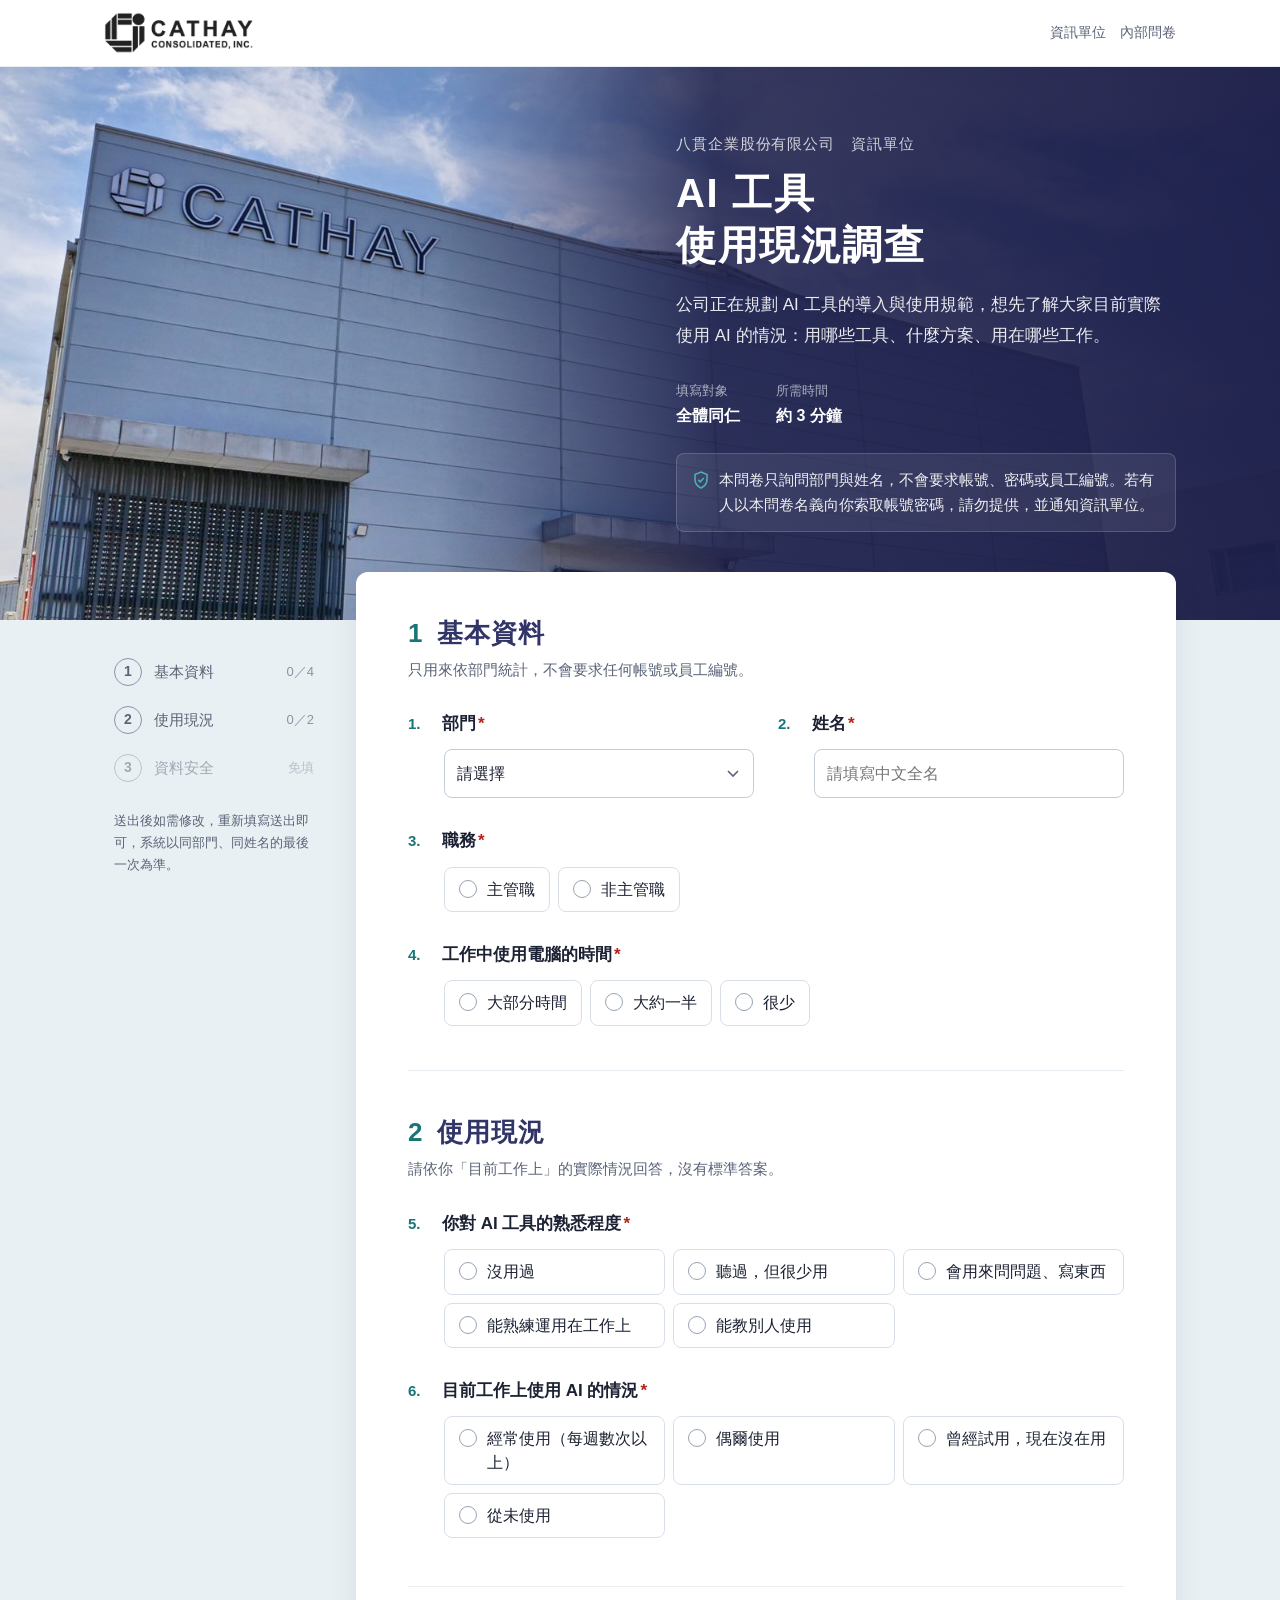
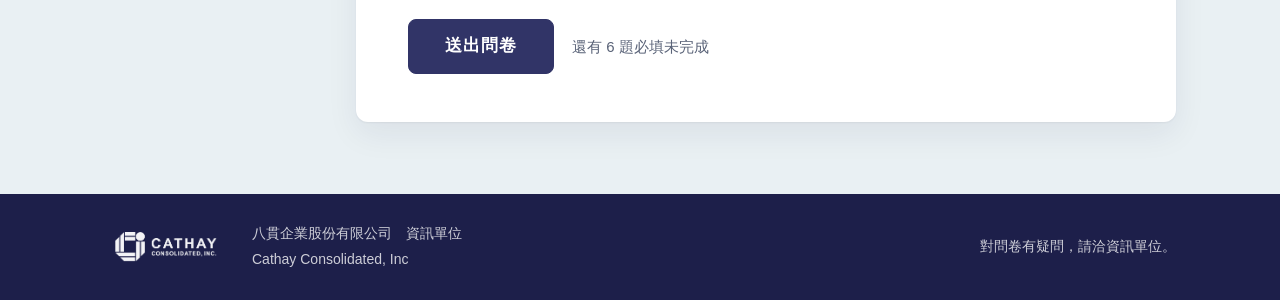
==== commit 7a84af23: "問卷第 3 版：移除「需求與期望」區段，只調查使用現況 - 移除希望提供的工具、預計頻率、希望用途、希望支援、管理方式、其他意見 - 標題改為「AI 工具使用現況調查」，所需時間改為約 3 分鐘 - " ====
--- a/index.html
+++ b/index.html
@@ -7,9 +7,9 @@
   <meta name="referrer" content="no-referrer">
   <meta name="robots" content="noindex, nofollow">
   <meta name="theme-color" content="#1d1f4a">
-  <title>AI 工具使用現況與需求調查｜八貫企業股份有限公司</title>
+  <title>AI 工具使用現況調查｜八貫企業股份有限公司</title>
   <link rel="icon" href="assets/img/favicon.png">
-  <link rel="stylesheet" href="assets/style.css?v=4">
+  <link rel="stylesheet" href="assets/style.css?v=5">
 </head>
 <body>
   <header class="topbar">
@@ -24,11 +24,11 @@
     <div class="hero-inner">
       <div class="hero-text">
         <p class="hero-org"><span data-cfg="companyZh">八貫企業股份有限公司</span>　<span data-cfg="issuer">資訊單位</span></p>
-        <h1>AI 工具使用現況<br>與需求調查</h1>
-        <p class="hero-lead">公司正在規劃 AI 工具的導入與使用規範。想先了解大家現在怎麼用 AI、用在哪些工作，以及需要公司提供哪些工具與支援。</p>
+        <h1>AI 工具<br>使用現況調查</h1>
+        <p class="hero-lead">公司正在規劃 AI 工具的導入與使用規範，想先了解大家目前實際使用 AI 的情況：用哪些工具、什麼方案、用在哪些工作。</p>
         <dl class="hero-facts">
           <div><dt>填寫對象</dt><dd>全體同仁</dd></div>
-          <div><dt>所需時間</dt><dd>約 5 分鐘</dd></div>
+          <div><dt>所需時間</dt><dd>約 3 分鐘</dd></div>
           <div id="deadlineRow" hidden><dt>截止日期</dt><dd id="deadlineText"></dd></div>
         </dl>
         <p class="hero-trust">
@@ -89,9 +89,9 @@
     </div>
   </footer>
 
-  <script src="assets/config.js?v=4"></script>
-  <script src="assets/schema.js?v=4"></script>
-  <script src="assets/common.js?v=4"></script>
-  <script src="assets/survey.js?v=4"></script>
+  <script src="assets/config.js?v=5"></script>
+  <script src="assets/schema.js?v=5"></script>
+  <script src="assets/common.js?v=5"></script>
+  <script src="assets/survey.js?v=5"></script>
 </body>
 </html>
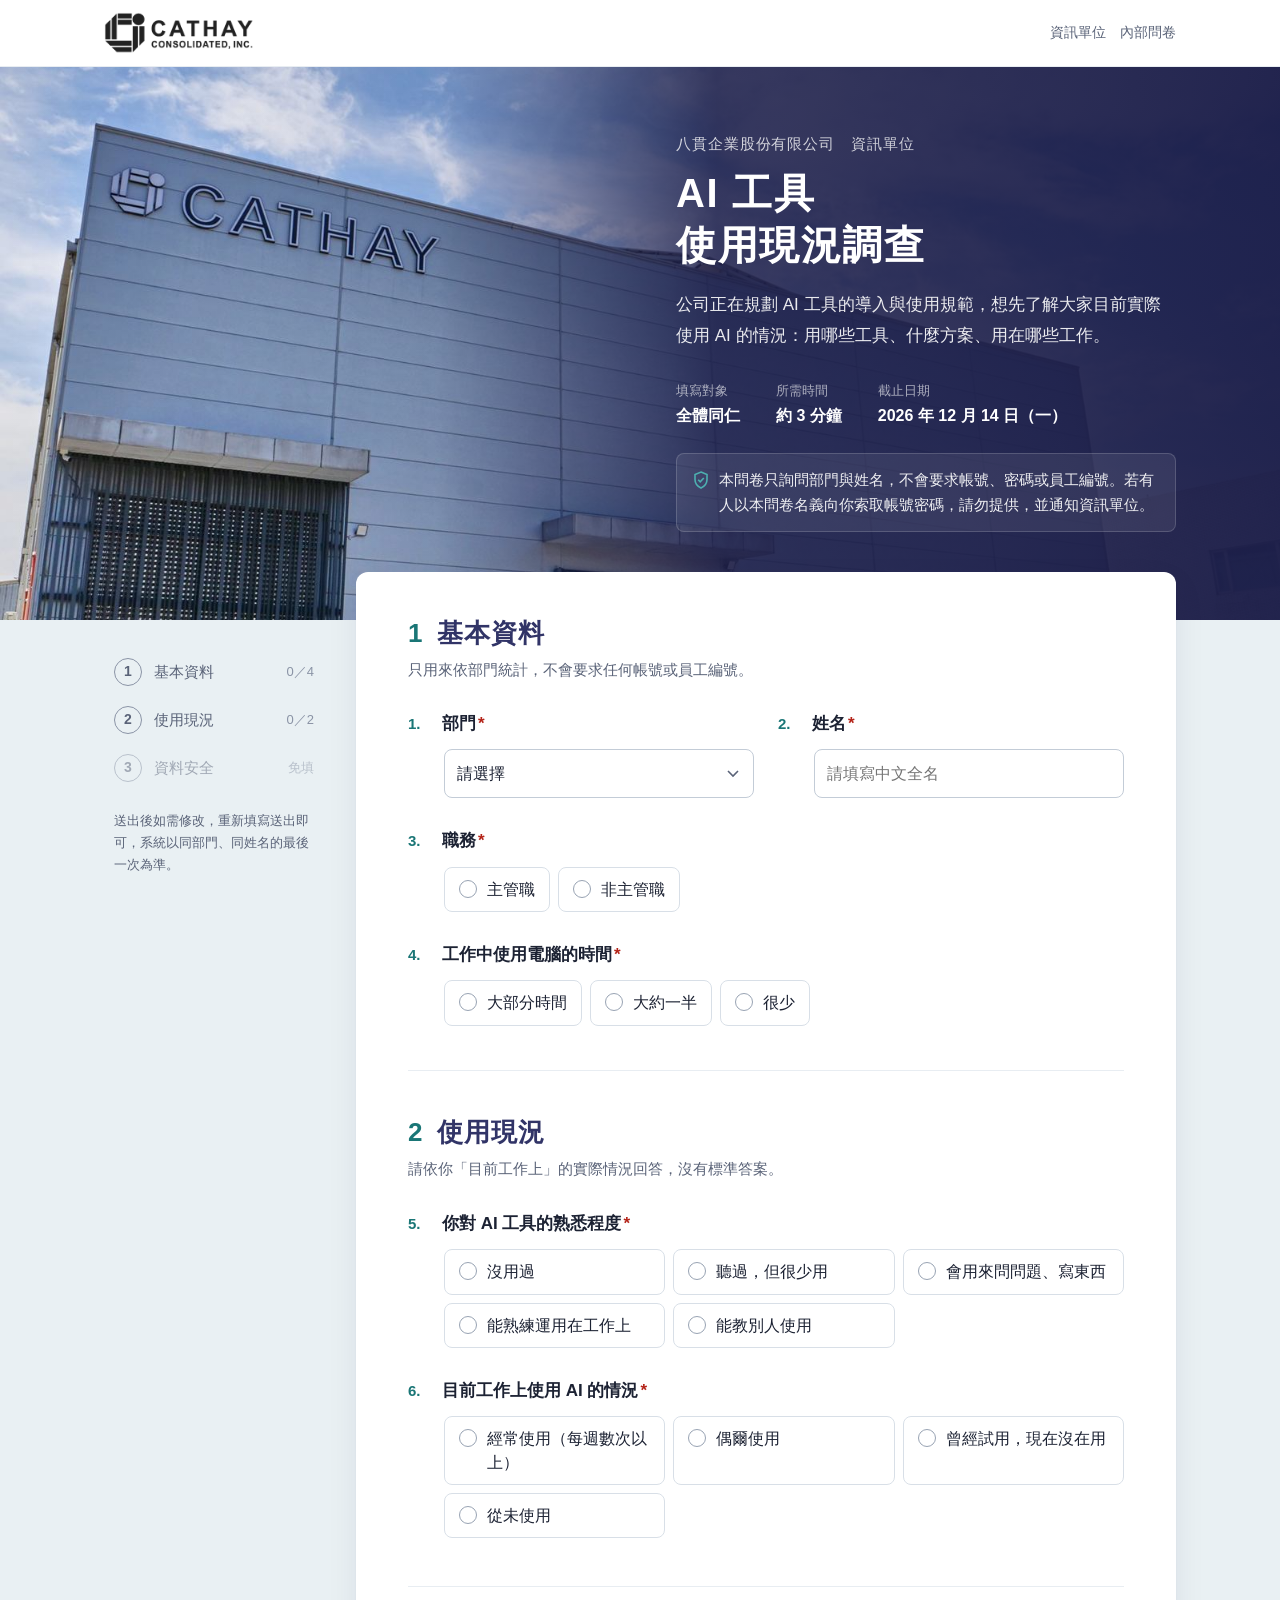
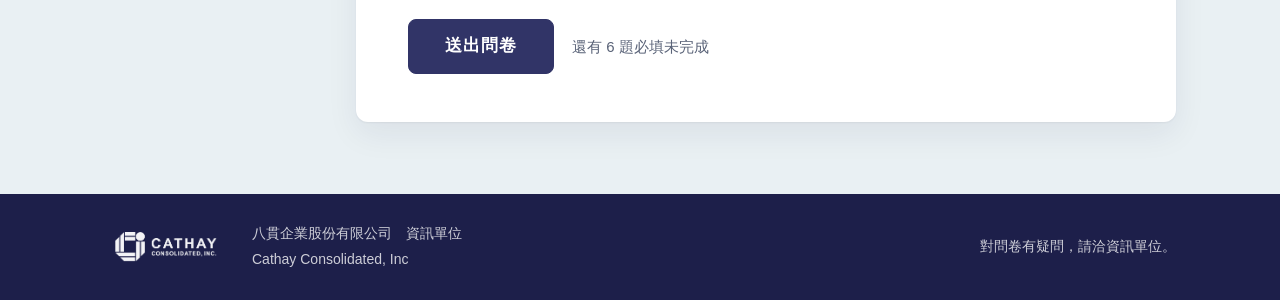
==== commit 6012b899: "網頁加上填寫截止日期 2026/12/14 Co-Authored-By: Claude Opus 5.5 <noreply@anthropic.com>" ====
--- a/index.html
+++ b/index.html
@@ -9,7 +9,7 @@
   <meta name="theme-color" content="#1d1f4a">
   <title>AI 工具使用現況調查｜八貫企業股份有限公司</title>
   <link rel="icon" href="assets/img/favicon.png">
-  <link rel="stylesheet" href="assets/style.css?v=5">
+  <link rel="stylesheet" href="assets/style.css?v=6">
 </head>
 <body>
   <header class="topbar">
@@ -89,9 +89,9 @@
     </div>
   </footer>
 
-  <script src="assets/config.js?v=5"></script>
-  <script src="assets/schema.js?v=5"></script>
-  <script src="assets/common.js?v=5"></script>
-  <script src="assets/survey.js?v=5"></script>
+  <script src="assets/config.js?v=6"></script>
+  <script src="assets/schema.js?v=6"></script>
+  <script src="assets/common.js?v=6"></script>
+  <script src="assets/survey.js?v=6"></script>
 </body>
 </html>
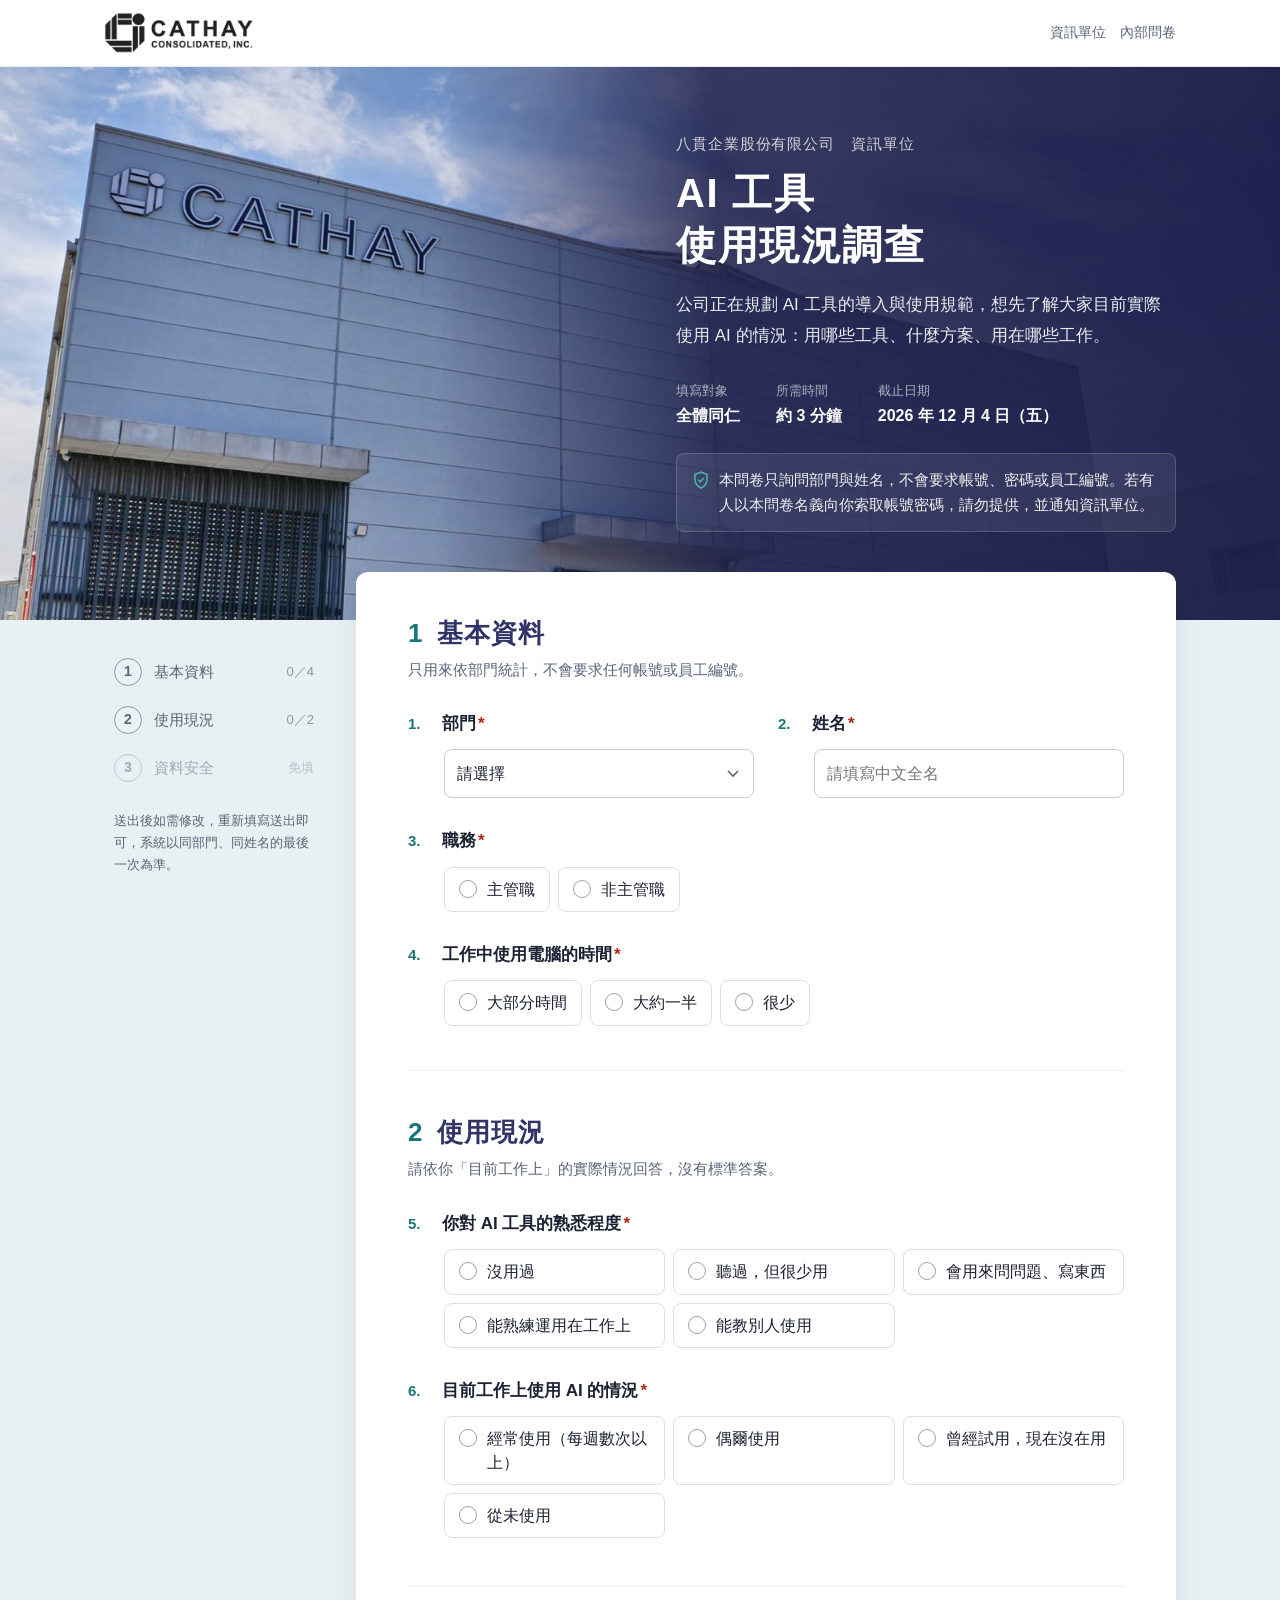
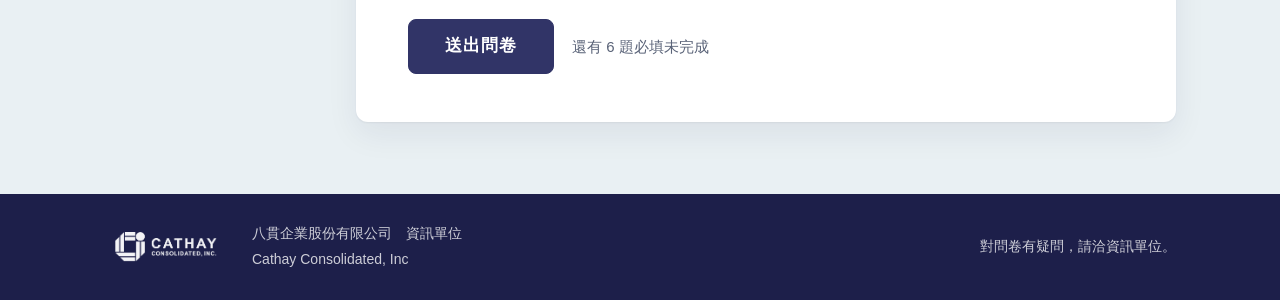
==== commit 8159a1d4: "截止日期改為 2026/12/4 Co-Authored-By: Claude Opus 5.5 <noreply@anthropic.com>" ====
--- a/index.html
+++ b/index.html
@@ -9,7 +9,7 @@
   <meta name="theme-color" content="#1d1f4a">
   <title>AI 工具使用現況調查｜八貫企業股份有限公司</title>
   <link rel="icon" href="assets/img/favicon.png">
-  <link rel="stylesheet" href="assets/style.css?v=6">
+  <link rel="stylesheet" href="assets/style.css?v=7">
 </head>
 <body>
   <header class="topbar">
@@ -89,9 +89,9 @@
     </div>
   </footer>
 
-  <script src="assets/config.js?v=6"></script>
-  <script src="assets/schema.js?v=6"></script>
-  <script src="assets/common.js?v=6"></script>
-  <script src="assets/survey.js?v=6"></script>
+  <script src="assets/config.js?v=7"></script>
+  <script src="assets/schema.js?v=7"></script>
+  <script src="assets/common.js?v=7"></script>
+  <script src="assets/survey.js?v=7"></script>
 </body>
 </html>
